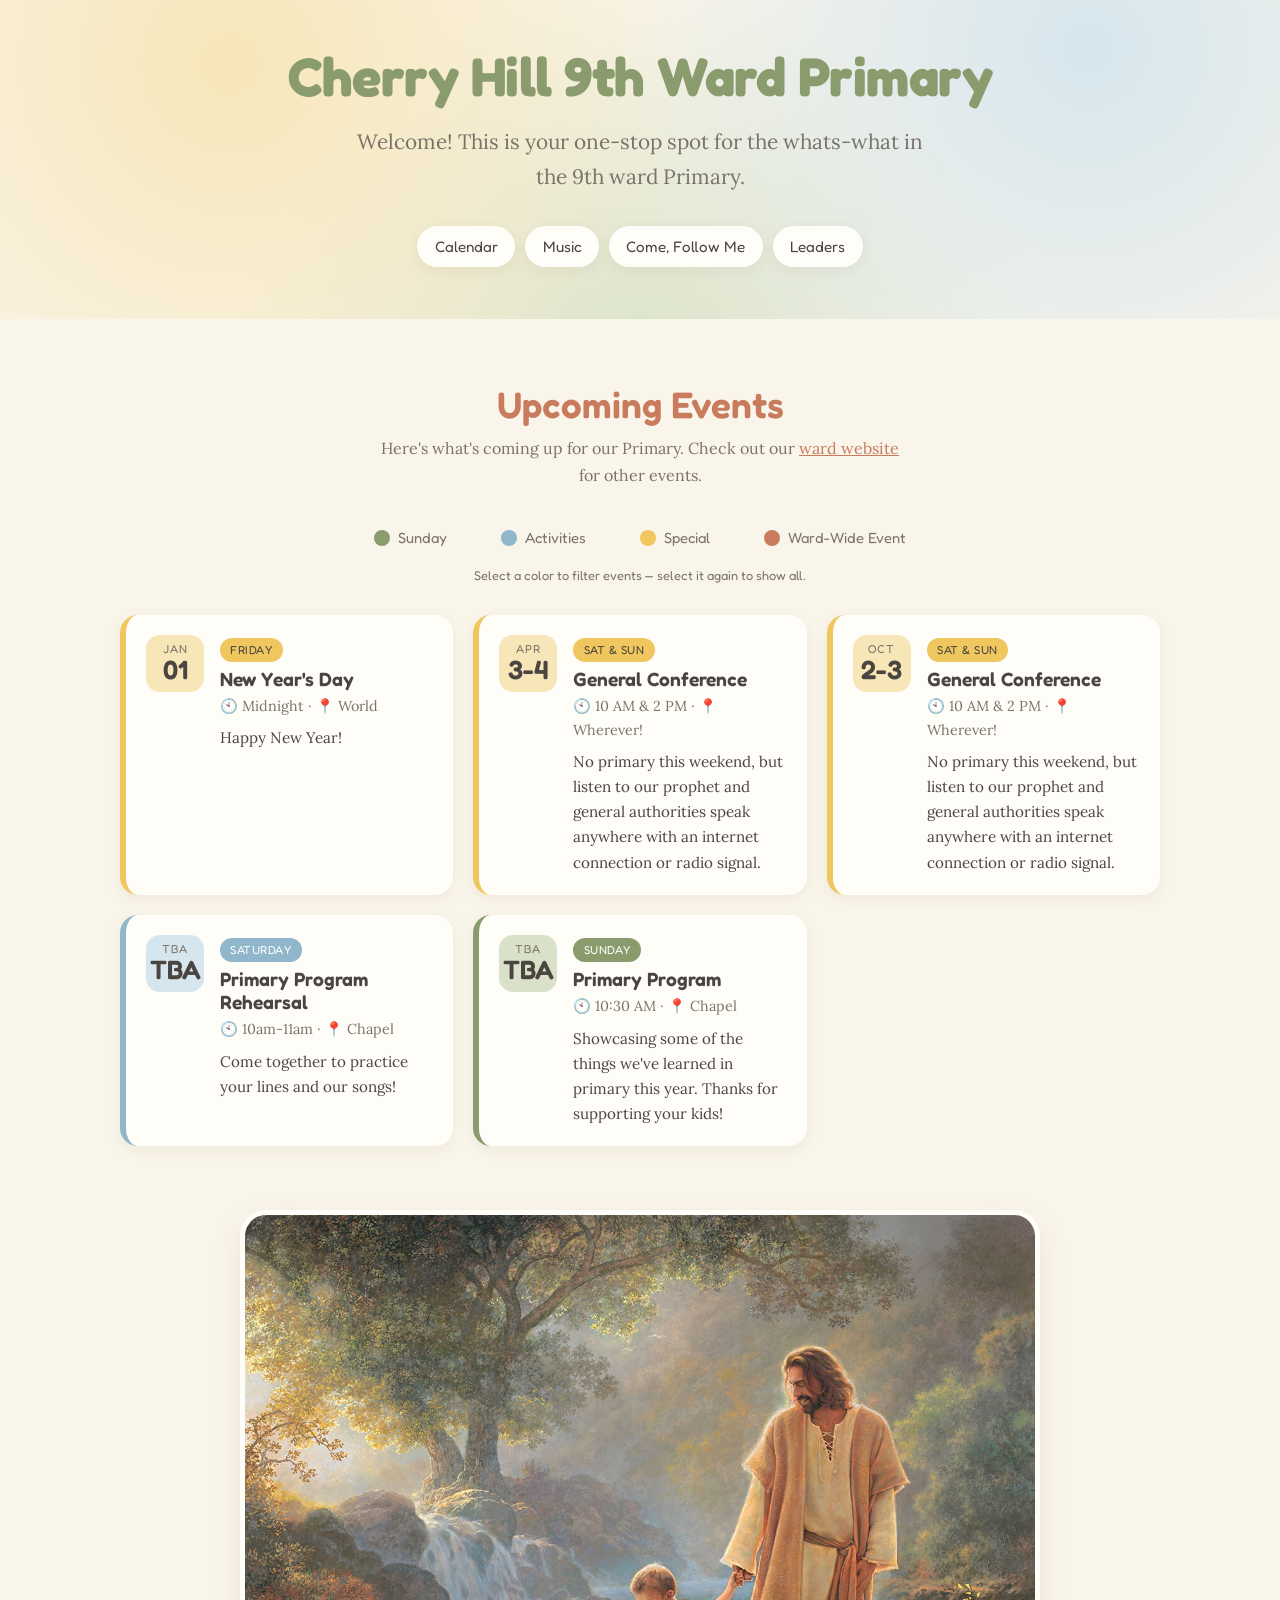
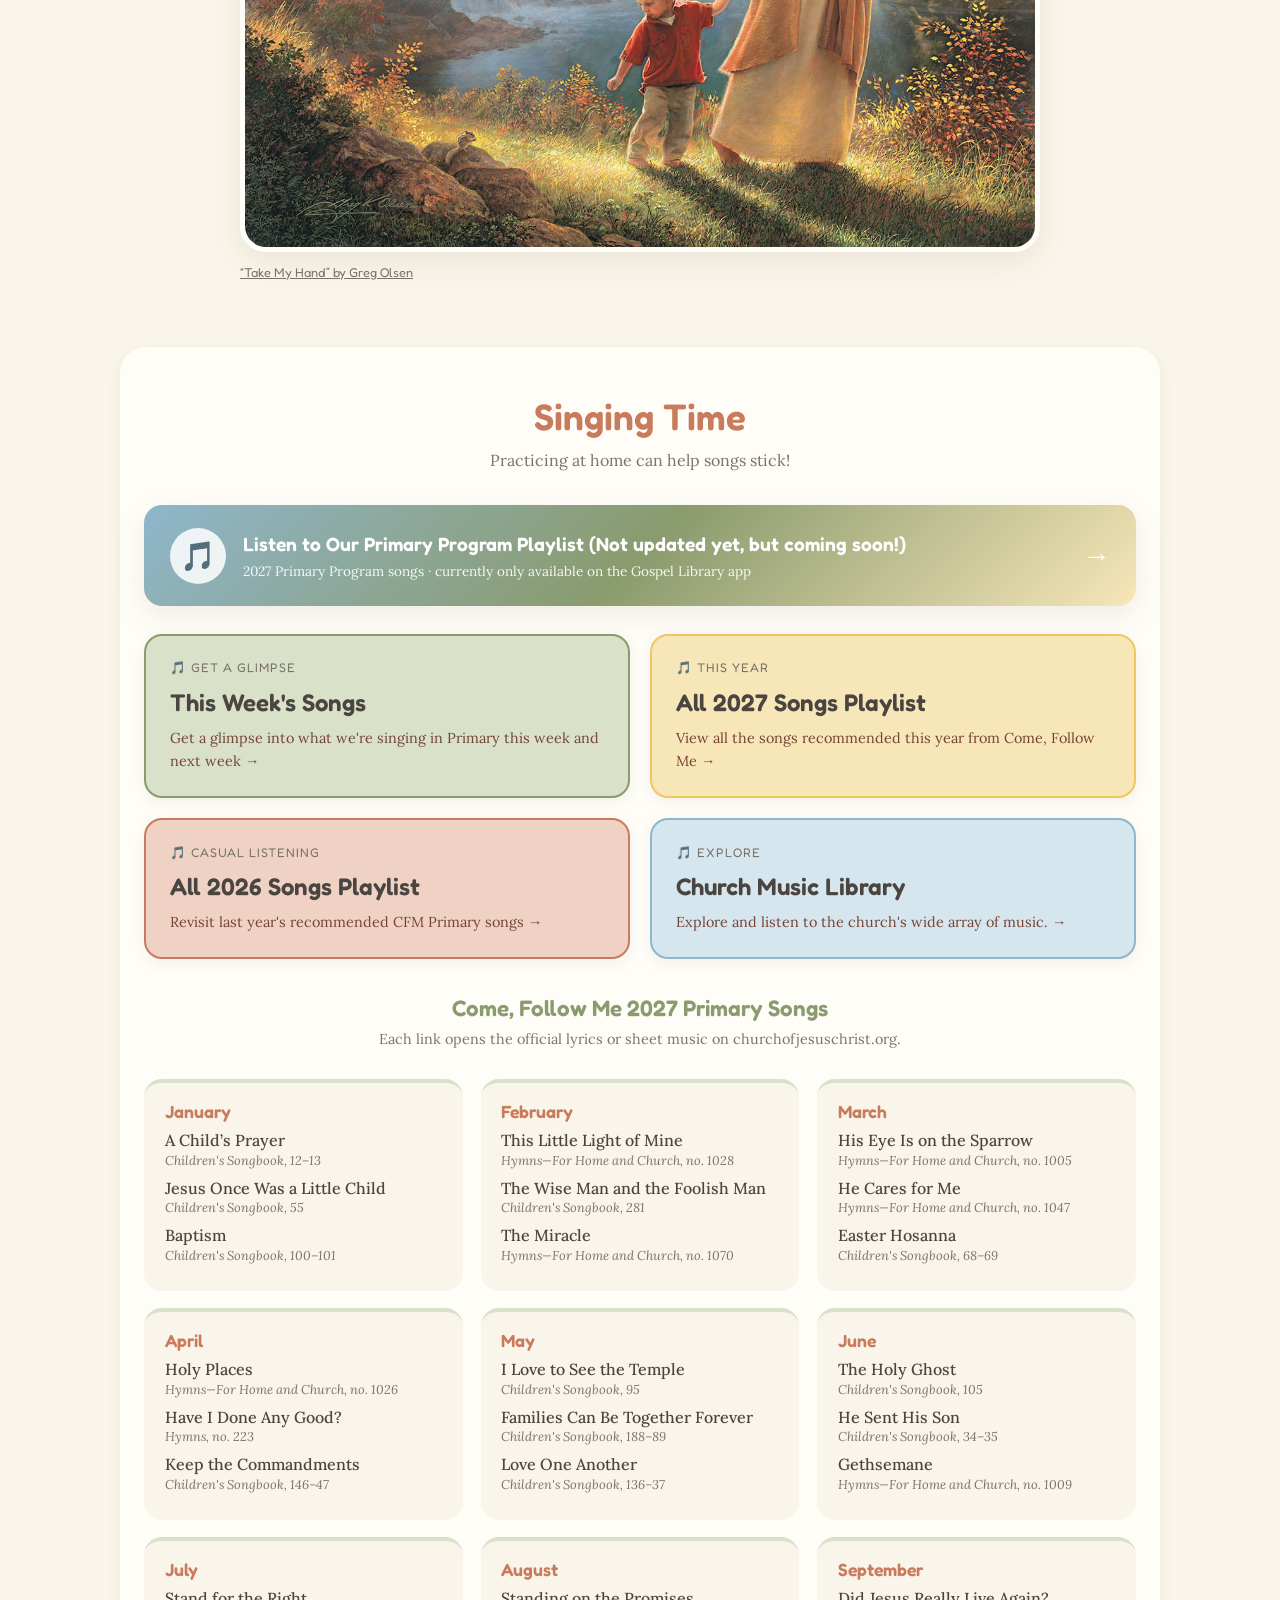
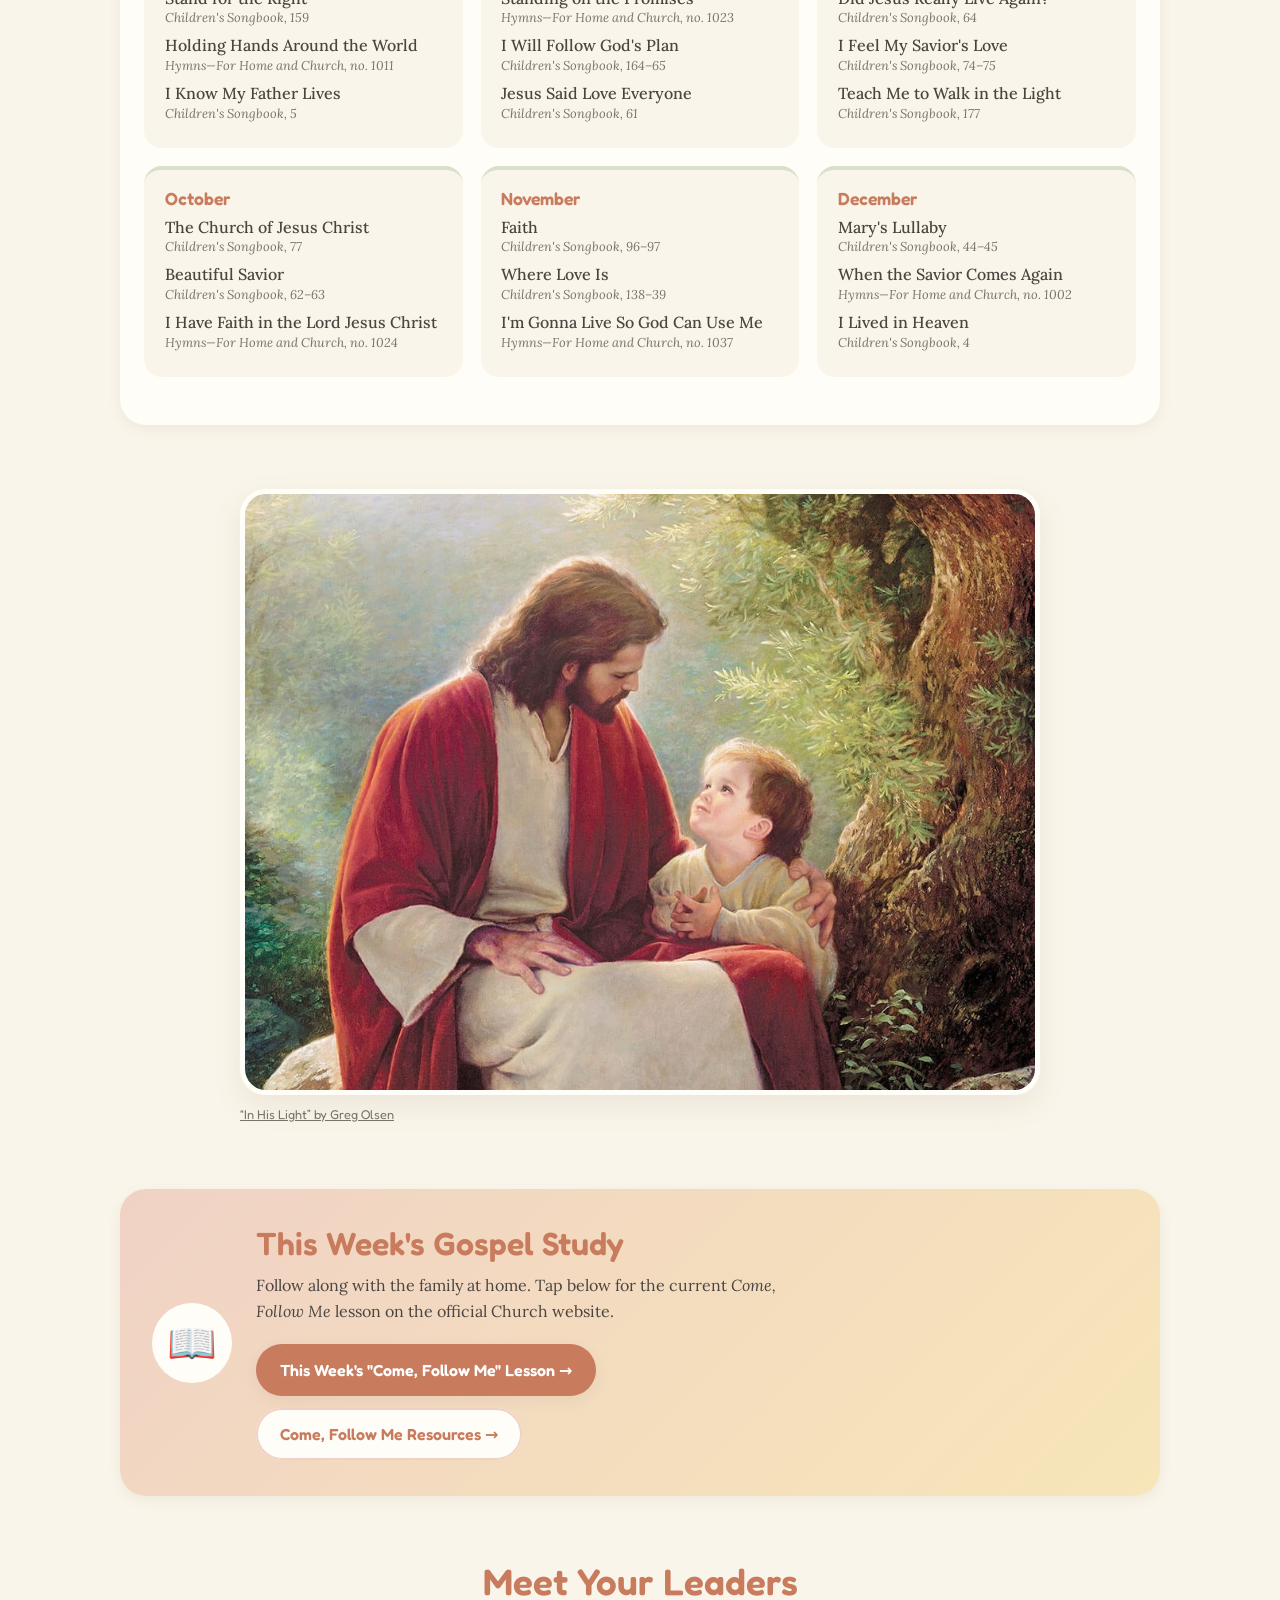
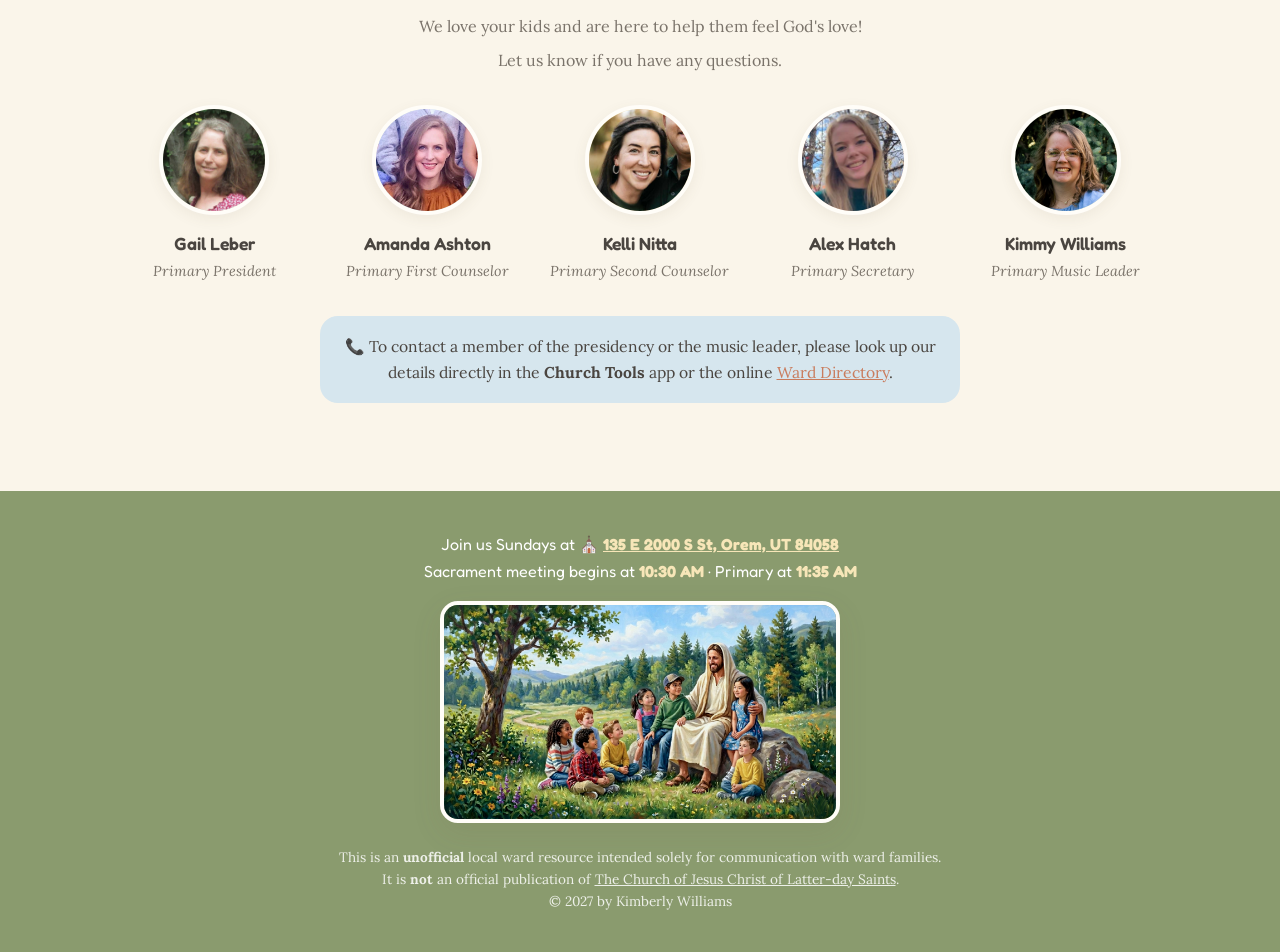
==== 2027.html @ 8c00cbae "make calendar legend buttons" ====
<!DOCTYPE html>
<html lang="en">
<head>
  <meta charset="UTF-8" />
  <meta name="viewport" content="width=device-width, initial-scale=1.0" />
  <title>Cherry Hill 9th Ward Primary</title>
  <meta name="description" content="A central hub for parents with Cherry Hill 9th Ward Primary activities, music, lessons, and leadership information." />

  <!-- Link preview (Open Graph + Twitter). This controls the image and text
       shown when the link is shared in Messages, Facebook, etc. Without it,
       previews guess at an image and may grab a profile photo. The image URL
       MUST be absolute (full https://…). If you ever move the site to a custom
       domain, update the two image URLs and og:url below to match. -->
  <meta property="og:type" content="website" />
  <meta property="og:title" content="Cherry Hill 9th Ward Primary" />
  <meta property="og:description" content="Activities, music, weekly lessons, and leaders for the Cherry Hill 9th Ward Primary." />
  <meta property="og:url" content="https://kimmybeew.github.io/PrimaryWebsite/" />
  <meta property="og:image" content="https://kimmybeew.github.io/PrimaryWebsite/images/Jesus-w-kids.png" />
  <meta property="og:image:alt" content="A painting of Jesus Christ with children." />
  <meta name="twitter:card" content="summary_large_image" />
  <meta name="twitter:title" content="Cherry Hill 9th Ward Primary" />
  <meta name="twitter:description" content="Activities, music, weekly lessons, and leaders for the Cherry Hill 9th Ward Primary." />
  <meta name="twitter:image" content="https://kimmybeew.github.io/PrimaryWebsite/images/Jesus-w-kids.png" />

  <!-- Friendly rounded sans-serif for headings + readable serif for body -->
  <link rel="preconnect" href="https://fonts.googleapis.com" />
  <link rel="preconnect" href="https://fonts.gstatic.com" crossorigin />
  <link href="https://fonts.googleapis.com/css2?family=Fredoka:wght@400;500;600;700&family=Lora:ital,wght@0,400;0,500;0,600;1,400&display=swap" rel="stylesheet" />

  <link rel="stylesheet" href="styles.css" />
</head>
<body>

  <!-- ============================= HERO ============================= -->
  <header class="hero">
    <div class="hero__inner">
      <h1 class="hero__title">Cherry Hill 9th Ward Primary</h1>
      <p class="hero__subtitle">
        Welcome! This is your one-stop spot for the whats-what in the 9th ward Primary.
      </p>
      <nav class="hero__nav" aria-label="Section navigation">
        <a href="#calendar">Calendar</a>
        <a href="#music">Music</a>
        <a href="#lesson">Come, Follow Me</a>
        <a href="#leaders">Leaders</a>
      </nav>
    </div>
  </header>

  <main class="container">

    <!-- ========================= CALENDAR ========================= -->
    <section id="calendar" class="section" aria-labelledby="calendar-heading">
      <div class="section__head">
        <h2 id="calendar-heading" class="section__title">Upcoming Events</h2>
        <p class="section__lede">Here's what's coming up for our Primary. Check out our <a href="https://local.churchofjesuschrist.org/en/units/us/ut/cherry-hill-9th-ward">ward website</a> for other events.</p>
      </div>

      <!-- Color legend — click a color to filter events by type -->
      <ul class="legend" aria-label="Filter events by type">
        <li class="legend__item">
          <button class="legend__btn" type="button" data-filter="sunday" aria-pressed="false">
            <span class="legend__dot legend__dot--sunday"></span>
            Sunday
          </button>
        </li>
        <li class="legend__item">
          <button class="legend__btn" type="button" data-filter="weekday" aria-pressed="false">
            <span class="legend__dot legend__dot--weekday"></span>
            Activities
          </button>
        </li>
        <li class="legend__item">
          <button class="legend__btn" type="button" data-filter="special" aria-pressed="false">
            <span class="legend__dot legend__dot--special"></span>
            Special
          </button>
        </li>
        <li class="legend__item">
          <button class="legend__btn" type="button" data-filter="ward" aria-pressed="false">
            <span class="legend__dot legend__dot--ward"></span>
            Ward-Wide Event
          </button>
        </li>
      </ul>
      <p class="legend__hint">Select a color to filter events — select it again to show all.</p>

      <!-- Event cards. Duplicate a <li> and edit the placeholders to add events. -->
      <ul class="events">

        <li class="event event--special">
          <div class="event__date">
            <span class="event__month">JAN</span>
            <span class="event__day">01</span>
          </div>
          <div class="event__body">
            <span class="event__tag event__tag--special">Friday</span>
            <h3 class="event__title">New Year's Day</h3>
            <p class="event__meta">🕙 Midnight &middot; 📍 World</p>
            <p class="event__desc">Happy New Year!</p>
          </div>
        </li>

        <li class="event event--special">
          <div class="event__date">
            <span class="event__month">APR</span>
            <span class="event__day">3-4</span>
          </div>
          <div class="event__body">
            <span class="event__tag event__tag--special">Sat & Sun</span>
            <h3 class="event__title">General Conference</h3>
            <p class="event__meta">🕙 10 AM & 2 PM &middot; 📍 Wherever!</p>
            <p class="event__desc">No primary this weekend, but listen to our prophet and general authorities speak anywhere with an internet connection or radio signal.</p>
          </div>
        </li>

        <li class="event event--special">
          <div class="event__date">
            <span class="event__month">OCT</span>
            <span class="event__day">2-3</span>
          </div>
          <div class="event__body">
            <span class="event__tag event__tag--special">Sat & Sun</span>
            <h3 class="event__title">General Conference</h3>
            <p class="event__meta">🕙 10 AM & 2 PM &middot; 📍 Wherever!</p>
            <p class="event__desc">No primary this weekend, but listen to our prophet and general authorities speak anywhere with an internet connection or radio signal.</p>
          </div>
        </li>

        <li class="event event--weekday">
          <div class="event__date">
            <span class="event__month">TBA</span>
            <span class="event__day">TBA</span>
          </div>
          <div class="event__body">
            <span class="event__tag event__tag--weekday">Saturday</span>
            <h3 class="event__title">Primary Program Rehearsal</h3>
            <p class="event__meta">🕙 10am-11am &middot; 📍 Chapel</p>
            <p class="event__desc">Come together to practice your lines and our songs!</p>
          </div>
        </li>

        <li class="event event--sunday">
          <div class="event__date">
            <span class="event__month">TBA</span>
            <span class="event__day">TBA</span>
          </div>
          <div class="event__body">
            <span class="event__tag event__tag--sunday">Sunday</span>
            <h3 class="event__title">Primary Program</h3>
            <p class="event__meta">🕙 10:30 AM &middot; 📍 Chapel</p>
            <p class="event__desc">Showcasing some of the things we've learned in primary this year.
              Thanks for supporting your kids!</p>
          </div>
        </li>

      </ul>
    </section>

    <!-- ========================= ART 1 ========================== -->
      <figure class="section__art">
        <img src="images/go00159.jpg" alt="'Take My Hand' by Greg Olsen (2008). A painting of Jesus holding a child's hand as they walk down a grassy forest path by a stream, both looking with wonder at a small chipmunk on a rock." fetchpriority="high" />
        <figcaption class="section__art-credit">
          <a href="https://gregolsen.com/customize/?i=go00159" target="_blank" rel="noopener">“Take My Hand” by Greg Olsen</a>
        </figcaption>
      </figure>

    <!-- ========================= MUSIC ========================= -->
    <section id="music" class="section section--music" aria-labelledby="music-heading">
      <div class="section__head">
        <h2 id="music-heading" class="section__title">Singing Time</h2>
        <p class="section__lede">Practicing at home can help songs stick!</p>
      </div>

      <!-- Featured playlist button -->
      <a class="music-cta" href="https://www.churchofjesuschrist.org/media/music/playlists/-JL0KJd1EVd02xZ6xTlSpwFaY04KenIYjxWjvoHLE52dJQrp8gI0V8lb_lZ-sWwImAZlcqW7uJTzdr29l3OadGxXLgiLbbmPyRlDP6LjlpI" target="_blank" rel="noopener">
        <span class="music-cta__icon" aria-hidden="true">🎵</span>
        <span class="music-cta__text">
          <span class="music-cta__title">Listen to Our Primary Program Playlist (Not updated yet, but coming soon!)</span>
          <span class="music-cta__sub">2027 Primary Program songs &middot; currently only available on the Gospel Library app</span>
        </span>
        <span class="music-cta__arrow" aria-hidden="true">→</span>
      </a>

      <!-- Casual listening -->
      <div class="casual-listening">
        <a class="casual-listening__card casual-listening__card--thisweek" href="https://www.churchofjesuschrist.org/media/music/playlists/ms2MDGX-ANNCxnGuZNjEi5flxQwxNzulPPiBMnS12xNYg2flGQQ-u9Zh3Hu_kaiPsCPYQgtOz_g5PBfBMzpd0vVi4pCnJtcZTH04Yb6Rxu0" target="_blank" rel="noopener">
          <span class="casual-listening__label">🎵 Get a Glimpse</span>
          <span class="casual-listening__title">This Week's Songs</span>
          <span class="casual-listening__hint">Get a glimpse into what we're singing in Primary this week and next week →</span>
        </a>
        <a class="casual-listening__card casual-listening__card--listen" href="https://www.churchofjesuschrist.org/media/music/playlists/JwuygNSni-hooBy-9De3LoZeIOgOFpoZvS6gIgFMNXKYhjVxCzI5UgxONsYracxWulPwhie7flSKd0Djac90T1ZdqozIQwEGvDSmf4NTvTE" target="_blank" rel="noopener">
          <span class="casual-listening__label">🎵 This Year</span>
          <span class="casual-listening__title">All 2027 Songs Playlist</span>
          <span class="casual-listening__hint">View all the songs recommended this year from Come, Follow Me →</span>
        </a>
        <a class="casual-listening__card casual-listening__card--otheryear" href="https://www.churchofjesuschrist.org/media/music/playlists/hV4j9amYAeIF5MVOUEBsgDwM4K5bTFudXdsFuK90MGi38MA62GZ6QpKag2Gd_JoTV9q5MZac0sRDuHipb2UXCgaY5BbU53ON5UHAfCkIeZ8" target="_blank" rel="noopener">
          <span class="casual-listening__label">🎵 Casual Listening</span>
          <span class="casual-listening__title">All 2026 Songs Playlist</span>
          <span class="casual-listening__hint">Revisit last year's recommended CFM Primary songs →</span>
        </a>
        <a class="casual-listening__card casual-listening__card--explore" href="https://www.churchofjesuschrist.org/study/music" target="_blank" rel="noopener">
          <span class="casual-listening__label">🎵 Explore</span>
          <span class="casual-listening__title">Church Music Library</span>
          <span class="casual-listening__hint">Explore and listen to the church's wide array of music. →</span>
        </a>
      </div>

<!-- Sheet music list -->
      <div id="sheet-music" class="sheet-music">
        <h3 class="sheet-music__heading">Come, Follow Me 2027 Primary Songs</h3>
        <p class="sheet-music__note">Each link opens the official lyrics or sheet music on churchofjesuschrist.org.</p>

        <div class="months">

          <article class="month-block">
            <h4 class="month-block__name">January</h4>
            <ul class="song-list">
              <li><a href="https://www.churchofjesuschrist.org/study/manual/childrens-songbook/a-childs-prayer" target="_blank" rel="noopener">A Child’s Prayer <span class="song-list__ref">Children's Songbook, 12–13</span></a></li>
              <li><a href="https://www.churchofjesuschrist.org/study/manual/childrens-songbook/jesus-once-was-a-little-child" target="_blank" rel="noopener">Jesus Once Was a Little Child <span class="song-list__ref">Children's Songbook, 55</span></a></li>
              <li><a href="https://www.churchofjesuschrist.org/study/manual/childrens-songbook/baptism" target="_blank" rel="noopener">Baptism <span class="song-list__ref">Children's Songbook, 100–101</span></a></li>
            </ul>
          </article>

          <article class="month-block">
            <h4 class="month-block__name">February</h4>
            <ul class="song-list">
              <li><a href="https://www.churchofjesuschrist.org/study/music/hymns-for-home-and-church/this-little-light-of-mine" target="_blank" rel="noopener">This Little Light of Mine <span class="song-list__ref">Hymns—For Home and Church, no. 1028</span></a></li>
              <li><a href="https://www.churchofjesuschrist.org/study/manual/childrens-songbook/the-wise-man-and-the-foolish-man" target="_blank" rel="noopener">The Wise Man and the Foolish Man <span class="song-list__ref">Children's Songbook, 281</span></a></li>
              <li><a href="https://www.churchofjesuschrist.org/study/music/hymns-for-home-and-church/the-miracle" target="_blank" rel="noopener">The Miracle <span class="song-list__ref">Hymns—For Home and Church, no. 1070</span></a></li>
            </ul>
          </article>

          <article class="month-block">
            <h4 class="month-block__name">March</h4>
            <ul class="song-list">
              <li><a href="https://www.churchofjesuschrist.org/study/music/hymns-for-home-and-church/his-eye-is-on-the-sparrow" target="_blank" rel="noopener">His Eye Is on the Sparrow <span class="song-list__ref">Hymns—For Home and Church, no. 1005</span></a></li>
              <li><a href="https://www.churchofjesuschrist.org/study/music/hymns-for-home-and-church/he-cares-for-me" target="_blank" rel="noopener">He Cares for Me <span class="song-list__ref">Hymns—For Home and Church, no. 1047</span></a></li>
              <li><a href="https://www.churchofjesuschrist.org/study/manual/childrens-songbook/easter-hosanna" target="_blank" rel="noopener">Easter Hosanna <span class="song-list__ref">Children's Songbook, 68–69</span></a></li>
            </ul>
          </article>

          <article class="month-block">
            <h4 class="month-block__name">April</h4>
            <ul class="song-list">
              <li><a href="https://www.churchofjesuschrist.org/study/music/hymns-for-home-and-church/holy-places" target="_blank" rel="noopener">Holy Places <span class="song-list__ref">Hymns—For Home and Church, no. 1026</span></a></li>
              <li><a href="https://www.churchofjesuschrist.org/study/manual/hymns/have-i-done-any-good" target="_blank" rel="noopener">Have I Done Any Good? <span class="song-list__ref">Hymns, no. 223</span></a></li>
              <li><a href="https://www.churchofjesuschrist.org/study/manual/childrens-songbook/keep-the-commandments" target="_blank" rel="noopener">Keep the Commandments <span class="song-list__ref">Children's Songbook, 146–47</span></a></li>
            </ul>
          </article>

          <article class="month-block">
            <h4 class="month-block__name">May</h4>
            <ul class="song-list">
              <li><a href="https://www.churchofjesuschrist.org/study/manual/childrens-songbook/i-love-to-see-the-temple" target="_blank" rel="noopener">I Love to See the Temple <span class="song-list__ref">Children's Songbook, 95</span></a></li>
              <li><a href="https://www.churchofjesuschrist.org/study/manual/childrens-songbook/families-can-be-together-forever" target="_blank" rel="noopener">Families Can Be Together Forever <span class="song-list__ref">Children's Songbook, 188–89</span></a></li>
              <li><a href="https://www.churchofjesuschrist.org/study/manual/childrens-songbook/love-one-another" target="_blank" rel="noopener">Love One Another <span class="song-list__ref">Children's Songbook, 136–37</span></a></li>
            </ul>
          </article>

          <article class="month-block">
            <h4 class="month-block__name">June</h4>
            <ul class="song-list">
              <li><a href="https://www.churchofjesuschrist.org/study/manual/childrens-songbook/the-holy-ghost" target="_blank" rel="noopener">The Holy Ghost <span class="song-list__ref">Children's Songbook, 105</span></a></li>
              <li><a href="https://www.churchofjesuschrist.org/study/manual/childrens-songbook/he-sent-his-son" target="_blank" rel="noopener">He Sent His Son <span class="song-list__ref">Children's Songbook, 34–35</span></a></li>
              <li><a href="https://www.churchofjesuschrist.org/study/music/hymns-for-home-and-church/gethsemane" target="_blank" rel="noopener">Gethsemane <span class="song-list__ref">Hymns—For Home and Church, no. 1009</span></a></li>
            </ul>
          </article>

          <article class="month-block">
            <h4 class="month-block__name">July</h4>
            <ul class="song-list">
              <li><a href="https://www.churchofjesuschrist.org/study/manual/childrens-songbook/stand-for-the-right" target="_blank" rel="noopener">Stand for the Right <span class="song-list__ref">Children's Songbook, 159</span></a></li>
              <li><a href="https://www.churchofjesuschrist.org/study/music/hymns-for-home-and-church/holding-hands-around-the-world" target="_blank" rel="noopener">Holding Hands Around the World <span class="song-list__ref">Hymns—For Home and Church, no. 1011</span></a></li>
              <li><a href="https://www.churchofjesuschrist.org/study/manual/childrens-songbook/i-know-my-father-lives" target="_blank" rel="noopener">I Know My Father Lives <span class="song-list__ref">Children's Songbook, 5</span></a></li>
            </ul>
          </article>

          <article class="month-block">
            <h4 class="month-block__name">August</h4>
            <ul class="song-list">
              <li><a href="https://www.churchofjesuschrist.org/study/music/hymns-for-home-and-church/standing-on-the-promises" target="_blank" rel="noopener">Standing on the Promises <span class="song-list__ref">Hymns—For Home and Church, no. 1023</span></a></li>
              <li><a href="https://www.churchofjesuschrist.org/study/manual/childrens-songbook/i-will-follow-gods-plan" target="_blank" rel="noopener">I Will Follow God's Plan <span class="song-list__ref">Children's Songbook, 164–65</span></a></li>
              <li><a href="https://www.churchofjesuschrist.org/study/manual/childrens-songbook/jesus-said-love-everyone" target="_blank" rel="noopener">Jesus Said Love Everyone <span class="song-list__ref">Children's Songbook, 61</span></a></li>
            </ul>
          </article>

          <article class="month-block">
            <h4 class="month-block__name">September</h4>
            <ul class="song-list">
              <li><a href="https://www.churchofjesuschrist.org/study/manual/childrens-songbook/did-jesus-really-live-again" target="_blank" rel="noopener">Did Jesus Really Live Again? <span class="song-list__ref">Children's Songbook, 64</span></a></li>
              <li><a href="https://www.churchofjesuschrist.org/study/manual/childrens-songbook/i-feel-my-saviors-love" target="_blank" rel="noopener">I Feel My Savior's Love <span class="song-list__ref">Children's Songbook, 74–75</span></a></li>
              <li><a href="https://www.churchofjesuschrist.org/study/manual/childrens-songbook/teach-me-to-walk-in-the-light" target="_blank" rel="noopener">Teach Me to Walk in the Light <span class="song-list__ref">Children's Songbook, 177</span></a></li>
            </ul>
          </article>

          <article class="month-block">
            <h4 class="month-block__name">October</h4>
            <ul class="song-list">
              <li><a href="https://www.churchofjesuschrist.org/study/manual/childrens-songbook/the-church-of-jesus-christ" target="_blank" rel="noopener">The Church of Jesus Christ <span class="song-list__ref">Children's Songbook, 77</span></a></li>
              <li><a href="https://www.churchofjesuschrist.org/study/manual/childrens-songbook/beautiful-savior-crusaders-hymn" target="_blank" rel="noopener">Beautiful Savior <span class="song-list__ref">Children's Songbook, 62–63</span></a></li>
              <li><a href="https://www.churchofjesuschrist.org/study/music/hymns-for-home-and-church/i-have-faith-in-the-lord-jesus-christ" target="_blank" rel="noopener">I Have Faith in the Lord Jesus Christ <span class="song-list__ref">Hymns—For Home and Church, no. 1024</span></a></li>
            </ul>
          </article>

          <article class="month-block">
            <h4 class="month-block__name">November</h4>
            <ul class="song-list">
              <li><a href="https://www.churchofjesuschrist.org/study/manual/childrens-songbook/faith" target="_blank" rel="noopener">Faith <span class="song-list__ref">Children's Songbook, 96–97</span></a></li>
              <li><a href="https://www.churchofjesuschrist.org/study/manual/childrens-songbook/where-love-is" target="_blank" rel="noopener">Where Love Is <span class="song-list__ref">Children's Songbook, 138–39</span></a></li>
              <li><a href="https://www.churchofjesuschrist.org/study/music/hymns-for-home-and-church/im-gonna-live-so-god-can-use-me" target="_blank" rel="noopener">I'm Gonna Live So God Can Use Me <span class="song-list__ref">Hymns—For Home and Church, no. 1037</span></a></li>
            </ul>
          </article>

          <article class="month-block">
            <h4 class="month-block__name">December</h4>
            <ul class="song-list">
              <li><a href="https://www.churchofjesuschrist.org/study/manual/childrens-songbook/marys-lullaby" target="_blank" rel="noopener">Mary's Lullaby <span class="song-list__ref">Children's Songbook, 44–45</span></a></li>
              <li><a href="https://www.churchofjesuschrist.org/study/music/hymns-for-home-and-church/when-the-savior-comes-again" target="_blank" rel="noopener">When the Savior Comes Again <span class="song-list__ref">Hymns—For Home and Church, no. 1002</span></a></li>
              <li><a href="https://www.churchofjesuschrist.org/study/manual/childrens-songbook/i-lived-in-heaven" target="_blank" rel="noopener">I Lived in Heaven <span class="song-list__ref">Children's Songbook, 4</span></a></li>
            </ul>
          </article>

        </div>
      </div>
    </section>

    <!-- ========================= ART 2 ========================== -->
      <figure class="section__art">
        <img src="images/go00091.jpg" alt="“In His Light” by Greg Olsen. A painting of Jesus wrapping his arm around the shoulders of a little kid." fetchpriority="high" />
        <figcaption class="section__art-credit">
          <a href="https://gregolsen.com/customize/?i=go00091" target="_blank" rel="noopener">“In His Light” by Greg Olsen</a>
        </figcaption>
      </figure>

    <!-- ====================== COME, FOLLOW ME ====================== -->
    <section id="lesson" class="section" aria-labelledby="lesson-heading">
      <div class="callout">
        <div class="callout__icon" aria-hidden="true">📖</div>
        <div class="callout__body">
          <h2 id="lesson-heading" class="callout__title">This Week's Gospel Study</h2>
          <p class="callout__text">
            Follow along with the family at home. Tap below for the current
            <em>Come, Follow Me</em> lesson on the official Church website.
          </p>
          <a id="cfm-link" class="btn btn--primary" href="https://www.churchofjesuschrist.org/study/manual/come-follow-me-for-home-and-church-new-testament-2027/01" target="_blank" rel="noopener">
            This Week's "Come, Follow Me" Lesson →
          </a>
          <a class="btn btn--secondary" href="https://www.churchofjesuschrist.org/study/come-follow-me" target="_blank" rel="noopener">
            Come, Follow Me Resources →
          </a>
        </div>
      </div>
    </section>

  <!-- Update the "Come, Follow Me" link to the current week automatically -->
  <script>
    (function () {
      // Anchor: Come, Follow Me week 01 runs Mon December 28 – Sun January 3, 2027.
      // Weeks run Monday through Sunday. Using the Monday that starts week 01
      // lets us figure out any week number from the start date.
      var ANCHOR_WEEK = 1;
      var anchorMonday = new Date(2026, 11, 28); // December 28, 2026 (month is 0-indexed)
      var TOTAL_WEEKS = 52; // 2027 New Testament manual has 52 weekly lessons
      var BASE_URL =
        "https://www.churchofjesuschrist.org/study/manual/come-follow-me-for-home-and-church-new-testament-2027/";

      // Today at local midnight, so the time of day doesn't affect the math.
      var now = new Date();
      var today = new Date(now.getFullYear(), now.getMonth(), now.getDate());

      var msPerDay = 24 * 60 * 60 * 1000;
      var daysSinceAnchor = Math.round((today - anchorMonday) / msPerDay);
      var weeksSinceAnchor = Math.floor(daysSinceAnchor / 7);
      var week = ANCHOR_WEEK + weeksSinceAnchor;

      var link = document.getElementById("cfm-link");  // always needs to come after the cfm-link element is in the DOM
      if (link && week >= 1 && week <= TOTAL_WEEKS) {
        link.href = BASE_URL + week;
      }
      // If the date is outside the 2027 manual, the link keeps its default
      // href (week 01) rather than pointing to a non-existent week.
    })();
  </script>

    <!-- ========================= LEADERS ========================= -->
    <section id="leaders" class="section" aria-labelledby="leaders-heading">
      <div class="section__head">
        <h2 id="leaders-heading" class="section__title">Meet Your Leaders</h2>
        <p class="section__lede">We love your kids and are here to help them feel God's love!</p>
        <p class="section__lede">Let us know if you have any questions.</p>
      </div>

      <div class="leaders">

        <figure class="leader">
          <div class="leader__photo">
            <img class="leader__photo-img--zoom-leber" src="images/GailLeber.jpeg" alt="Gail Leber" loading="lazy" />
          </div>
          <figcaption class="leader__caption">
            <span class="leader__name">Gail Leber</span>
            <span class="leader__role">Primary President</span>
          </figcaption>
        </figure>

        <figure class="leader">
          <div class="leader__photo">
            <img class="leader__photo-img--zoom-ashton" src="images/AmandaAshton.jpeg" alt="Amanda Ashton" loading="lazy" />
          </div>
          <figcaption class="leader__caption">
            <span class="leader__name">Amanda Ashton</span>
            <span class="leader__role">Primary First Counselor</span>
          </figcaption>
        </figure>

        <figure class="leader">
          <div class="leader__photo">
            <img class="leader__photo-img--zoom-nitta" src="images/KelliNitta.jpeg" alt="Kelli Nitta" loading="lazy" />
          </div>
          <figcaption class="leader__caption">
            <span class="leader__name">Kelli Nitta</span>
            <span class="leader__role">Primary Second Counselor</span>
          </figcaption>
        </figure>

        <figure class="leader">
          <div class="leader__photo">
            <img class="leader__photo-img--zoom-hatch" src="images/AlexHatch.jpeg" alt="Alex Hatch" loading="lazy" />
          </div>
          <figcaption class="leader__caption">
            <span class="leader__name">Alex Hatch</span>
            <span class="leader__role">Primary Secretary</span>
          </figcaption>
        </figure>

        <figure class="leader">
          <div class="leader__photo">
            <img class="leader__photo-img--zoom-williams" src="images/KimmyWilliams.png" alt="Kimmy Williams" loading="lazy" />
          </div>
          <figcaption class="leader__caption">
            <span class="leader__name">Kimmy Williams</span>
            <span class="leader__role">Primary Music Leader</span>
          </figcaption>
        </figure>

      </div>

      <p class="contact-note">
        📞 To contact a member of the presidency or the music leader, please look
        up our details directly in the <strong>Church Tools</strong> app or the online 
        <a href="https://directory.churchofjesuschrist.org/234648">Ward Directory</a>.
      </p>
    </section>

  </main>

  <!-- ========================= FOOTER ========================= -->
  <footer class="footer">
    <div class="footer__inner">
      <p class="footer__meeting">
        Join us Sundays at ⛪ <a href="https://local.churchofjesuschrist.org/en/us/ut/orem/135-east-2000-south"><strong>135 E 2000 S St, Orem, UT 84058</strong></a><br />
        Sacrament meeting begins at <strong>10:30 AM</strong> &middot; Primary at <strong>11:35 AM</strong>
      </p>
      <img class="footer__art" src="images/Jesus-w-kids.png" alt="A painting of Jesus Christ with children." loading="lazy" />
      <p class="footer__disclaimer">
        This is an <strong>unofficial</strong> local ward resource intended solely for
        communication with ward families.
      </p>
      <p class="footer__disclaimer">
        It is <strong>not</strong> an official publication of
        <a href="https://www.churchofjesuschrist.org/">The Church of Jesus Christ of Latter-day Saints</a>.
      </p>
      <p class="footer__disclaimer">
        © 2027 by Kimberly Williams
      </p>
    </div>
  </footer>

  <!-- Legend click-to-filter for the events calendar -->
  <script src="events-filter.js"></script>

</body>
</html>
---- styles.css ----
/* ============================================================
   Cherry Hill 9th Ward Primary
   Color palette: warm cream, sage green, soft sky blue,
   muted sunny yellow, terracotta.
   ============================================================ */

:root {
  /* Core palette */
  --cream:        #faf5ea;
  --cream-card:   #fffdf8;
  --sage:         #8a9b6e;
  --sage-soft:    #d9e2c8;
  --sky:          #8fb6cb;
  --sky-soft:     #d6e6ee;
  --yellow:       #efc75e;
  --yellow-soft:  #f7e6b8;
  --terracotta:   #c97c5d;
  --terracotta-soft: #f0d2c5;

  /* Text */
  --ink:          #4a4540;
  --ink-soft:     #7a736a;
  --disclaimer-txt:   rgba(255,255,255,0.85);
  --brown: #764335;

  /* UI */
  --radius:       18px;
  --radius-lg:    26px;
  --shadow:       0 10px 30px rgba(106, 92, 70, 0.10);
  --shadow-soft:  0 4px 14px rgba(106, 92, 70, 0.08);
  --maxw:         1080px;

  --font-head: "Fredoka", "Trebuchet MS", system-ui, sans-serif;
  --font-body: "Lora", Georgia, "Times New Roman", serif;
}

* { box-sizing: border-box; }

html { scroll-behavior: smooth; }

body {
  margin: 0;
  font-family: var(--font-body);
  color: var(--ink);
  background-color: var(--cream);
  line-height: 1.65;
  -webkit-font-smoothing: antialiased;
}

h1, h2, h3, h4 {
  font-family: var(--font-head);
  font-weight: 600;
  line-height: 1.2;
  color: var(--ink);
  margin: 0;
}

a { color: var(--terracotta); }

.container {
  max-width: var(--maxw);
  margin: 0 auto;
  /* One even rhythm for the whole page: `gap` spaces every section (and the
     art figures, which count as sections), and the matching vertical padding
     spaces the first/last section from the hero and footer. Change --section-gap
     in one place to retune all of it. */
  --section-gap: 4rem;
  padding: var(--section-gap) 1.25rem;
  display: flex;
  flex-direction: column;
  gap: var(--section-gap);
}

/* ============================= HERO ============================= */
.hero {
  background:
    radial-gradient(circle at 18% 20%, var(--yellow-soft) 0, transparent 42%),
    radial-gradient(circle at 85% 15%, var(--sky-soft) 0, transparent 40%),
    radial-gradient(circle at 50% 120%, var(--sage-soft) 0, transparent 55%),
    var(--cream);
  text-align: center;
  padding: 2.75rem 1.25rem 3.25rem;
  /* border-bottom: 3px solid var(--cream-card); */
}

.hero__inner { max-width: 760px; margin: 0 auto; }

.hero__title {
  font-size: clamp(2.1rem, 5.5vw, 3.4rem);
  font-weight: 700;
  color: var(--sage);
  letter-spacing: -0.5px;
}

.hero__subtitle {
  font-size: clamp(1.05rem, 2.2vw, 1.3rem);
  color: var(--ink-soft);
  max-width: 580px;
  margin: 1rem auto 2rem;
}

.hero__nav {
  display: flex;
  flex-wrap: wrap;
  justify-content: center;
  gap: 0.6rem;
}

.hero__nav a {
  font-family: var(--font-head);
  font-size: 0.95rem;
  text-decoration: none;
  color: var(--ink);
  background: var(--cream-card);
  padding: 0.5rem 1.1rem;
  border-radius: 999px;
  box-shadow: var(--shadow-soft);
  transition: transform 0.15s ease, background 0.15s ease;
}
.hero__nav a:hover { transform: translateY(-2px); background: var(--yellow-soft); }

/* ============================= SECTIONS ============================= */
/* No vertical padding/margin here — spacing between sections is handled by the
   flex `gap` on .container so every gap stays even. */
.section { padding: 0; }
.section--music {
  background: var(--cream-card);
  border-radius: var(--radius-lg);
  padding: 3rem 1.5rem;
  box-shadow: var(--shadow-soft);
}

.section__head { text-align: center; margin-bottom: 2rem; }
.section__title {
  font-size: clamp(1.7rem, 4vw, 2.3rem);
  color: var(--terracotta);
}
.section__lede {
  color: var(--ink-soft);
  margin: 0.5rem auto 0;
  max-width: 540px;
}

.section__art {
  /* Vertical spacing comes from .container's flex gap; `auto` side margins just
     keep the image centered. */
  margin: 0 auto;
  width: 80%;
  height: auto;
  max-width: 800px;
}
.section__art img {
  display: block;
  width: 100%;
  height: auto;
  border-radius: var(--radius-lg);
  box-shadow: var(--shadow);
  border: 5px solid var(--cream-card);
}
.section__art-credit {
  font-family: var(--font-head);
  font-size: 0.8rem;
  color: var(--ink-soft);
  margin-top: 0.6rem;
}
.section__art-credit a { color: var(--ink-soft); }

/* ============================= LEGEND ============================= */
.legend {
  list-style: none;
  display: flex;
  flex-wrap: wrap;
  justify-content: center;
  gap: 1rem 1.75rem;
  padding: 0;
  margin: 0 0 0.6rem;
  font-family: var(--font-head);
  font-size: 0.92rem;
  color: var(--ink-soft);
}
.legend__item { display: flex; }
/* The legend items are buttons that filter the events below. */
.legend__btn {
  display: inline-flex;
  align-items: center;
  gap: 0.5rem;
  font: inherit;
  color: inherit;
  background: none;
  border: 1px solid transparent;
  cursor: pointer;
  padding: 0.3rem 0.75rem;
  border-radius: 999px;
  transition: background 0.15s ease, border-color 0.15s ease, transform 0.1s ease;
}
.legend__btn:hover { background: var(--cream-card); }
.legend__btn:active { transform: translateY(1px); }
.legend__btn[aria-pressed="true"] {
  background: var(--cream-card);
  border-color: var(--ink-soft);
  box-shadow: var(--shadow-soft);
}
.legend__hint {
  text-align: center;
  font-family: var(--font-head);
  font-size: 0.8rem;
  color: var(--ink-soft);
  margin: 0 0 1.75rem;
}
.legend__dot {
  width: 16px; height: 16px;
  border-radius: 50%;
  display: inline-block;
}
.legend__dot--sunday  { background: var(--sage); }
.legend__dot--weekday { background: var(--sky); }
.legend__dot--special { background: var(--yellow); }
.legend__dot--ward    { background: var(--terracotta); }
/* Events hidden by the legend filter. Two classes beats `.event { display: flex }`. */
.event.is-hidden { display: none; }

/* ============================= EVENTS ============================= */
.events {
  list-style: none;
  padding: 0;
  margin: 0;
  display: grid;
  grid-template-columns: repeat(auto-fill, minmax(300px, 1fr));
  gap: 1.25rem;
}

.event {
  display: flex;
  gap: 1rem;
  background: var(--cream-card);
  border-radius: var(--radius);
  padding: 1.25rem;
  box-shadow: var(--shadow-soft);
  border-left: 6px solid var(--sage);
  transition: transform 0.15s ease, box-shadow 0.15s ease;
}
.event:hover { transform: translateY(-3px); box-shadow: var(--shadow); }

.event--sunday  { border-left-color: var(--sage); }
.event--weekday { border-left-color: var(--sky); }
.event--special { border-left-color: var(--yellow); }
.event--ward    { border-left-color: var(--terracotta); }

.event__date {
  flex: 0 0 auto;
  text-align: center;
  width: 58px;
  border-radius: 14px;
  padding: 0.5rem 0;
  align-self: flex-start;
  font-family: var(--font-head);
  line-height: 1.1;
}
.event--sunday  .event__date { background: var(--sage-soft); }
.event--weekday .event__date { background: var(--sky-soft); }
.event--special .event__date { background: var(--yellow-soft); }
.event--ward    .event__date { background: var(--terracotta-soft); }

.event__month {
  display: block;
  font-size: 0.72rem;
  letter-spacing: 1px;
  color: var(--ink-soft);
  text-transform: uppercase;
}
.event__day {
  display: block;
  font-size: 1.65rem;
  font-weight: 600;
  color: var(--ink);
}

.event__body { flex: 1; }
.event__tag {
  display: inline-block;
  font-family: var(--font-head);
  font-size: 0.72rem;
  letter-spacing: 0.5px;
  text-transform: uppercase;
  padding: 0.15rem 0.65rem;
  border-radius: 999px;
  margin-bottom: 0.4rem;
  color: #fff;
}
.event__tag--sunday  { background: var(--sage); }
.event__tag--weekday { background: var(--sky); }
/* Yellow is light, so use dark text on the special pill for legible contrast. */
.event__tag--special { background: var(--yellow); color: var(--ink); }
.event__tag--ward    { background: var(--terracotta); }

.event__title { font-size: 1.2rem; margin-bottom: 0.25rem; }
.event__meta { margin: 0 0 0.4rem; font-size: 0.9rem; color: var(--ink-soft); }
.event__desc { margin: 0; font-size: 0.95rem; }

/* ============================= MUSIC CTA ============================= */
.music-cta {
  display: flex;
  align-items: center;
  gap: 1.1rem;
  text-decoration: none;
  color: var(--ink);
  background: linear-gradient(135deg, var(--sky) 0%, var(--sage) 50%, var(--yellow-soft) 100%);
  border-radius: var(--radius);
  padding: 1.4rem 1.6rem;
  box-shadow: var(--shadow);
  margin-bottom: 1.75rem;
  transition: transform 0.15s ease;
}
.music-cta:hover { transform: translateY(-3px); }
.music-cta__icon {
  font-size: 1.8rem;
  background: rgba(255,255,255,0.85);
  width: 56px; height: 56px;
  border-radius: 50%;
  display: grid; place-items: center;
  flex: 0 0 auto;
}
.music-cta__text { flex: 1; display: flex; flex-direction: column; }
.music-cta__title {
  font-family: var(--font-head);
  font-weight: 600;
  font-size: 1.2rem;
  color: #fff;
}
.music-cta__sub { font-size: 0.85rem; color: rgba(255,255,255,0.92); }
.music-cta__arrow { font-size: 1.75rem; color: #fff; }

/* ============================= CASUAL LISTENING ============================= */
.casual-listening {
  display: grid;
  /* Mobile-first default: 1 column (1x4) */
  grid-template-columns: 1fr;
  gap: 1.25rem;
  margin-bottom: 2.25rem;
}
/* Tablet & Desktop: Force exactly 2 columns (2x2) */
@media (min-width: 500px) {
  .casual-listening {
    grid-template-columns: repeat(2, 1fr);
  }
}
.casual-listening__card {
  text-decoration: none;
  border-radius: var(--radius);
  padding: 1.4rem 1.5rem;
  display: flex;
  flex-direction: column;
  gap: 0.25rem;
  box-shadow: var(--shadow-soft);
  transition: transform 0.15s ease;
  color: var(--ink);
}
.casual-listening__card:hover { transform: translateY(-3px); }
.casual-listening__card--listen   { background: var(--yellow-soft);    border: 2px solid var(--yellow); }
.casual-listening__card--explore  { background: var(--sky-soft);       border: 2px solid var(--sky); }
.casual-listening__card--thisweek { background: var(--sage-soft);      border: 2px solid var(--sage); }
.casual-listening__card--otheryear{ background: var(--terracotta-soft); border: 2px solid var(--terracotta); }
.casual-listening__label {
  font-family: var(--font-head);
  font-size: 0.78rem;
  letter-spacing: 1px;
  text-transform: uppercase;
  color: var(--ink-soft);
}
.casual-listening__title { font-family: var(--font-head); font-size: 1.5rem; font-weight: 600; }
.casual-listening__hint { font-size: 0.9rem; color: var(--brown); }

/* ============================= SHEET MUSIC ============================= */
.sheet-music { margin-top: 1rem; }
.sheet-music__heading { font-size: 1.4rem; text-align: center; color: var(--sage); }
.sheet-music__note {
  text-align: center;
  color: var(--ink-soft);
  font-size: 0.9rem;
  margin: 0.35rem 0 1.75rem;
}

.months {
  display: grid;
  grid-template-columns: repeat(auto-fill, minmax(250px, 1fr));
  gap: 1.1rem;
}
.month-block {
  background: var(--cream);
  border-radius: var(--radius);
  padding: 1.1rem 1.3rem;
  border-top: 4px solid var(--sage-soft);
}
.month-block__name {
  font-size: 1.1rem;
  color: var(--terracotta);
  margin-bottom: 0.5rem;
}
.song-list { list-style: none; padding: 0; margin: 0; }
.song-list li { margin-bottom: 0.55rem; }
.song-list a {
  text-decoration: none;
  color: var(--ink);
  font-weight: 500;
  display: block;
  line-height: 1.35;
}
.song-list a:hover { color: var(--terracotta); }
.song-list a:hover .song-list__ref { color: var(--terracotta); }
.song-list__ref {
  display: block;
  font-size: 0.8rem;
  color: var(--ink-soft);
  font-style: italic;
  font-weight: 400;
}

/* ============================= CALLOUT (Come, Follow Me) ============================= */
.callout {
  display: flex;
  align-items: center;
  gap: 1.5rem;
  background: linear-gradient(135deg, var(--terracotta-soft) 0%, var(--yellow-soft) 100%);
  border-radius: var(--radius-lg);
  padding: 2.25rem 2rem;
  box-shadow: var(--shadow-soft);
}
.callout__icon {
  font-size: 2.5rem;
  background: var(--cream-card);
  width: 80px; height: 80px;
  border-radius: 50%;
  display: grid; place-items: center;
  flex: 0 0 auto;
}
.callout__title { font-size: clamp(1.5rem, 3.5vw, 2rem); color: var(--terracotta); }
.callout__text { margin: 0.5rem 0 1.25rem; color: var(--ink); max-width: 520px; }

/* ============================= BUTTONS ============================= */
.btn {
  display: inline-block;
  font-family: var(--font-head);
  font-weight: 600;
  text-decoration: none;
  padding: 0.8rem 1.5rem;
  border-radius: 999px;
  transition: transform 0.15s ease, box-shadow 0.15s ease;
}
.btn--primary {
  background: var(--terracotta);
  color: #fff;
  box-shadow: var(--shadow-soft);
}
.btn--primary:hover { transform: translateY(-2px); box-shadow: var(--shadow); }

.btn--secondary {
  display: block;
  width: fit-content;
  background: var(--cream-card);
  color: var(--terracotta);
  box-shadow: inset 0 0 0 2px var(--terracotta-soft);
  margin-top: 0.75rem;
}
.btn--secondary:hover {
  transform: translateY(-2px);
  box-shadow: inset 0 0 0 2px var(--terracotta), var(--shadow-soft);
}

/* ============================= LEADERS ============================= */
.leaders {
  display: grid;
  grid-template-columns: repeat(auto-fit, minmax(160px, 1fr));
  gap: 1.5rem;
  margin-bottom: 2rem;
}
.leader { margin: 0; text-align: center; }
.leader__photo {
  width: 110px; height: 110px;
  margin: 0 auto 0.85rem;
  border-radius: 50%;
  background: var(--sage-soft);
  display: grid; place-items: center;
  font-size: 2.5rem;
  box-shadow: var(--shadow-soft);
  border: 4px solid var(--cream-card);
  overflow: hidden;
}
.leader__photo img {
  width: 100%; height: 100%;
  object-fit: cover;
  border-radius: 50%;
}
/* Zoom in on the leaders' faces. 
   transform-origin marks origin (50% 50% is center). 
   lower x to move frame left, lower y to move frame up). */
.leader__photo-img--zoom-leber {
  transform: scale(1.4);
  transform-origin: 45% 50%;
}
.leader__photo-img--zoom-ashton {
  transform: scale(3.7);
  transform-origin: 35% 33%;
}
.leader__photo-img--zoom-nitta {
  transform: scale(1.6);
  transform-origin: 3% 65%;
}
.leader__photo-img--zoom-hatch {
  transform: scale(1.3);
  transform-origin: 55% 2%;
}
.leader__photo-img--zoom-williams {
  transform: scale(1.4);
  transform-origin: 45% 50%;
}
.leader:nth-child(2) .leader__photo { background: var(--sky-soft); }
.leader:nth-child(3) .leader__photo { background: var(--yellow-soft); }
.leader:nth-child(4) .leader__photo { background: var(--terracotta-soft); }
.leader:nth-child(5) .leader__photo { background: var(--sage-soft); }
.leader__caption { display: flex; flex-direction: column; gap: 0.15rem; }
.leader__name { font-family: var(--font-head); font-weight: 600; font-size: 1.1rem; }
.leader__role { font-size: 0.9rem; color: var(--ink-soft); font-style: italic; }

.contact-note {
  text-align: center;
  background: var(--sky-soft);
  border-radius: var(--radius);
  padding: 1.1rem 1.4rem;
  max-width: 640px;
  margin: 0 auto;
  font-size: 0.98rem;
}

/* ============================= FOOTER ============================= */
.footer {
  background: var(--sage);
  color: #fff;
  text-align: center;
  padding: 2.5rem 1.25rem;
  margin-top: 1.5rem;
}
.footer__inner { max-width: 640px; margin: 0 auto; }
.footer__art {
  display: block;
  width: 400px;
  max-width: 65%;
  height: auto;
  margin: 0 auto 1.5rem;
  border-radius: var(--radius);
  box-shadow: var(--shadow);
  border: 4px solid var(--cream-card);
}
.footer__meeting { font-family: var(--font-head); margin: 0 0 1rem; line-height: 1.7; }
.footer__meeting strong { color: var(--yellow-soft); }
/* Match the address link's underline to its text color (was the default
   terracotta, which read as a red underline against the dark footer). */
.footer__meeting a { color: var(--yellow-soft); }
.footer__disclaimer {
  font-size: 0.85rem;
  color: var(--disclaimer-txt);
  margin: 0;
  line-height: 1.6;
}
.footer__disclaimer a { color: var(--disclaimer-txt); }

/* ============================= RESPONSIVE ============================= */
@media (max-width: 560px) {
  .callout { flex-direction: column; text-align: center; }
  .callout__text { margin-inline: auto; }
  .music-cta { flex-wrap: wrap; margin-inline: 1rem; }
  .music-cta__arrow { display: none; }

  /* Tighten the even section rhythm a bit on small screens. */
  .container { --section-gap: 2.75rem; }

  /* Once the month tiles drop to a single column, let the tile fill the
     available width with a small breathing-room margin. (A fixed-width cap
     here looked fine on phones but left huge side gaps at the skinniest
     laptop widths, where the card is wider than the capped tile.) */
  .months {
    grid-template-columns: 1fr;
    padding-inline: 1rem;
  }

  /* Same treatment for the playlist buttons: once they stack into one column,
     give them breathing room instead of stretching across the white card. */
  .casual-listening {
    padding-inline: 1rem;
  }
}
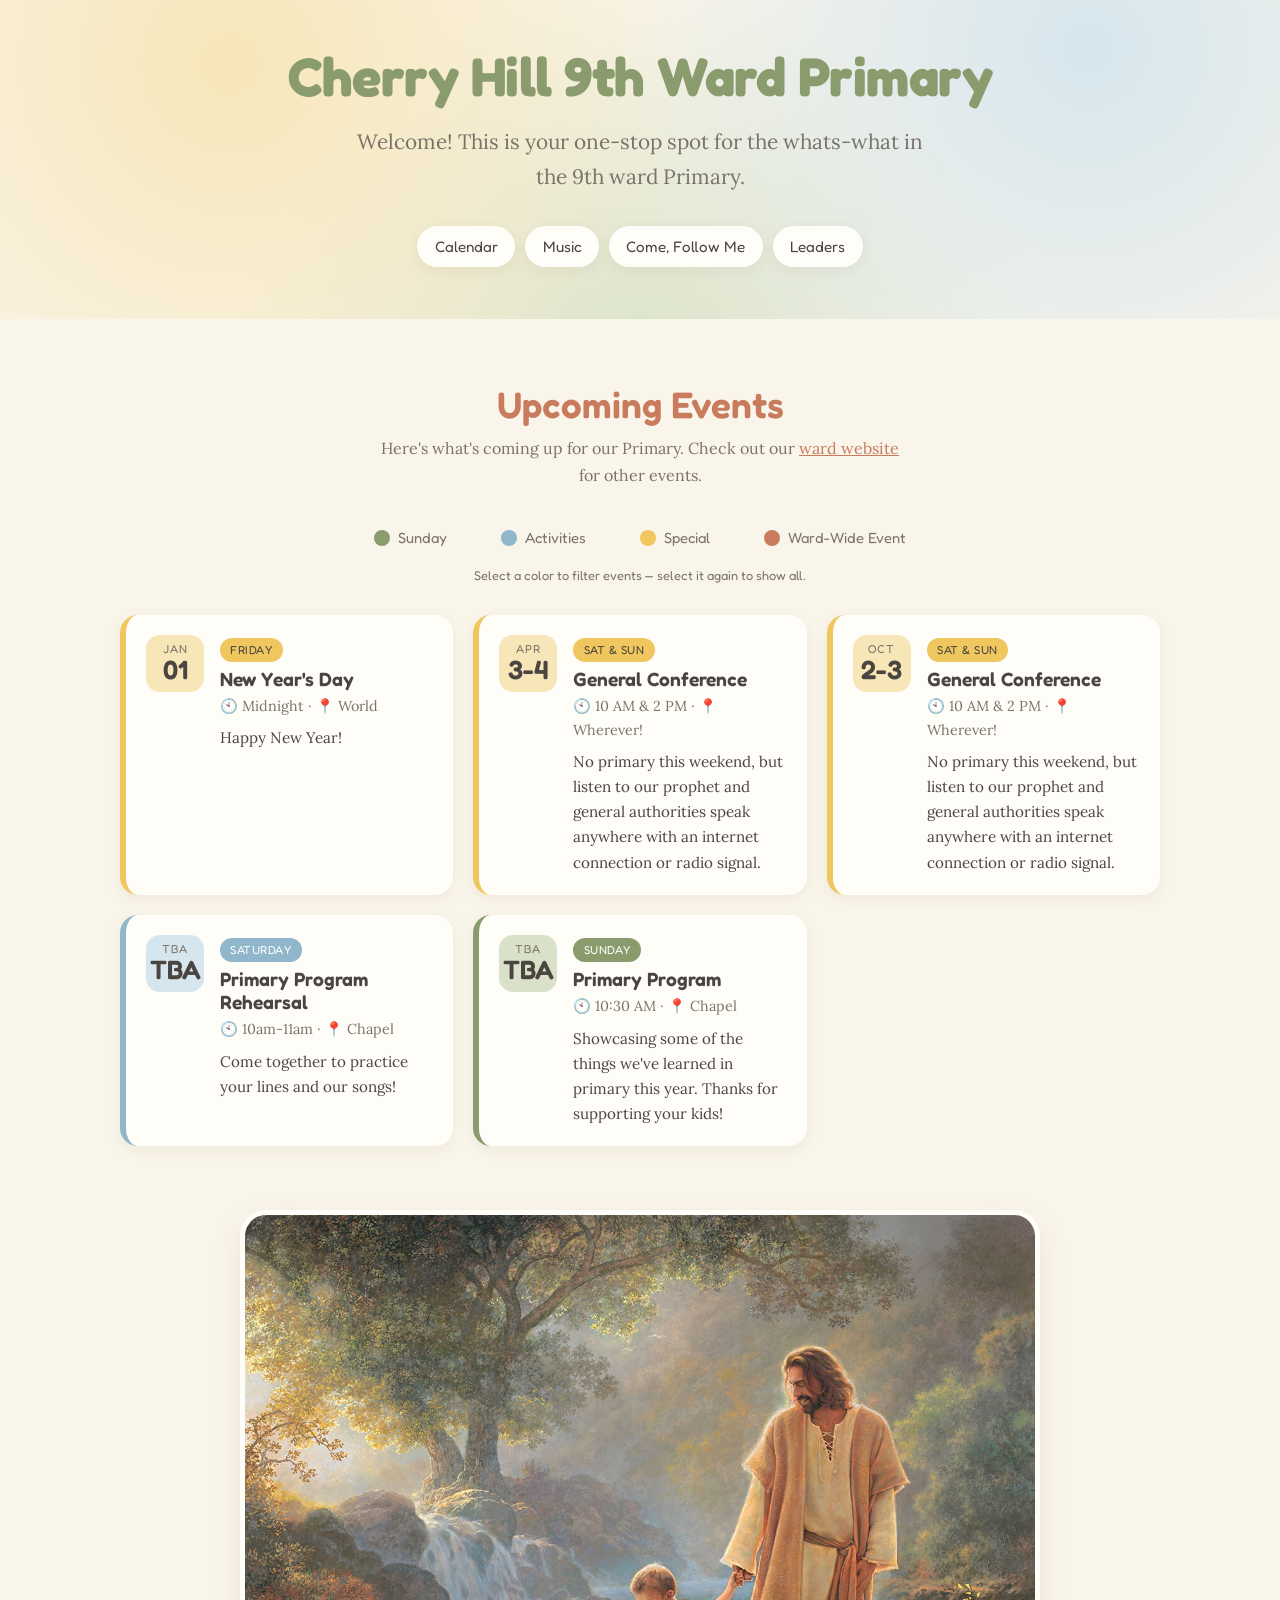
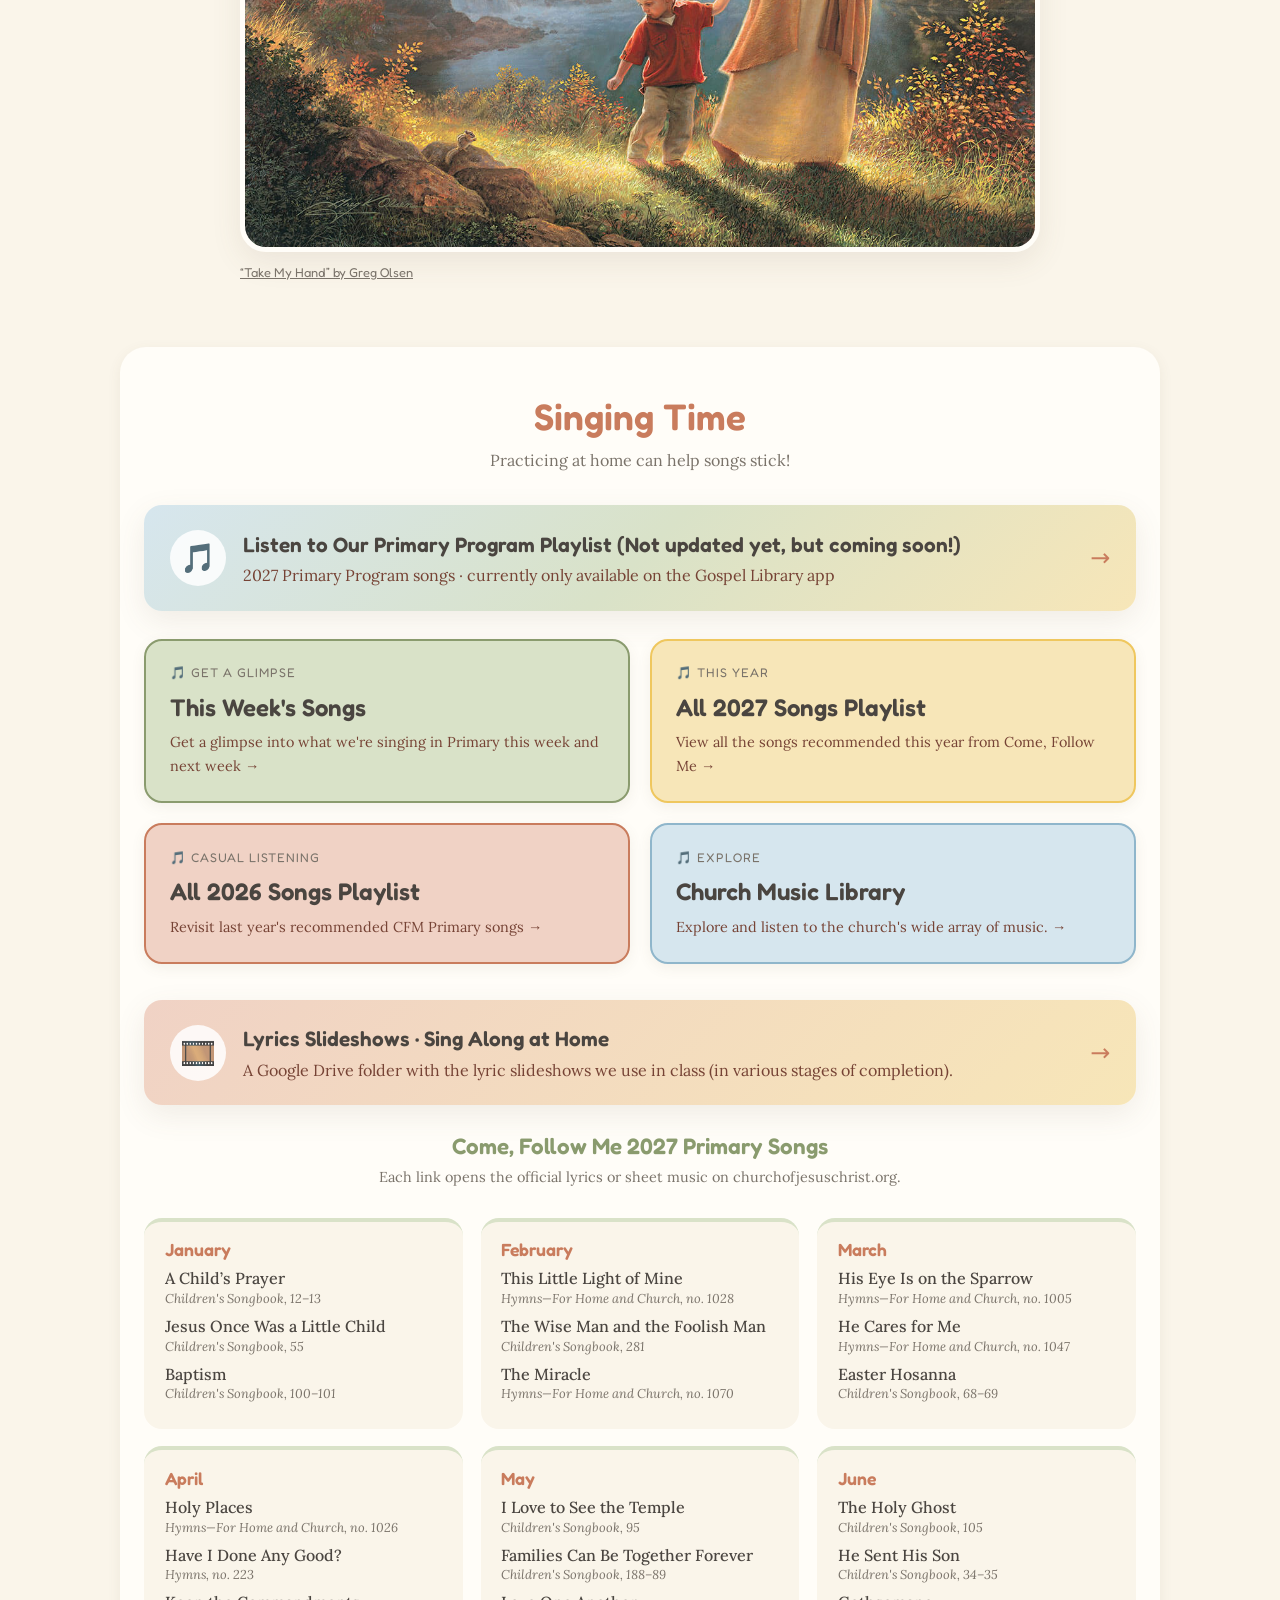
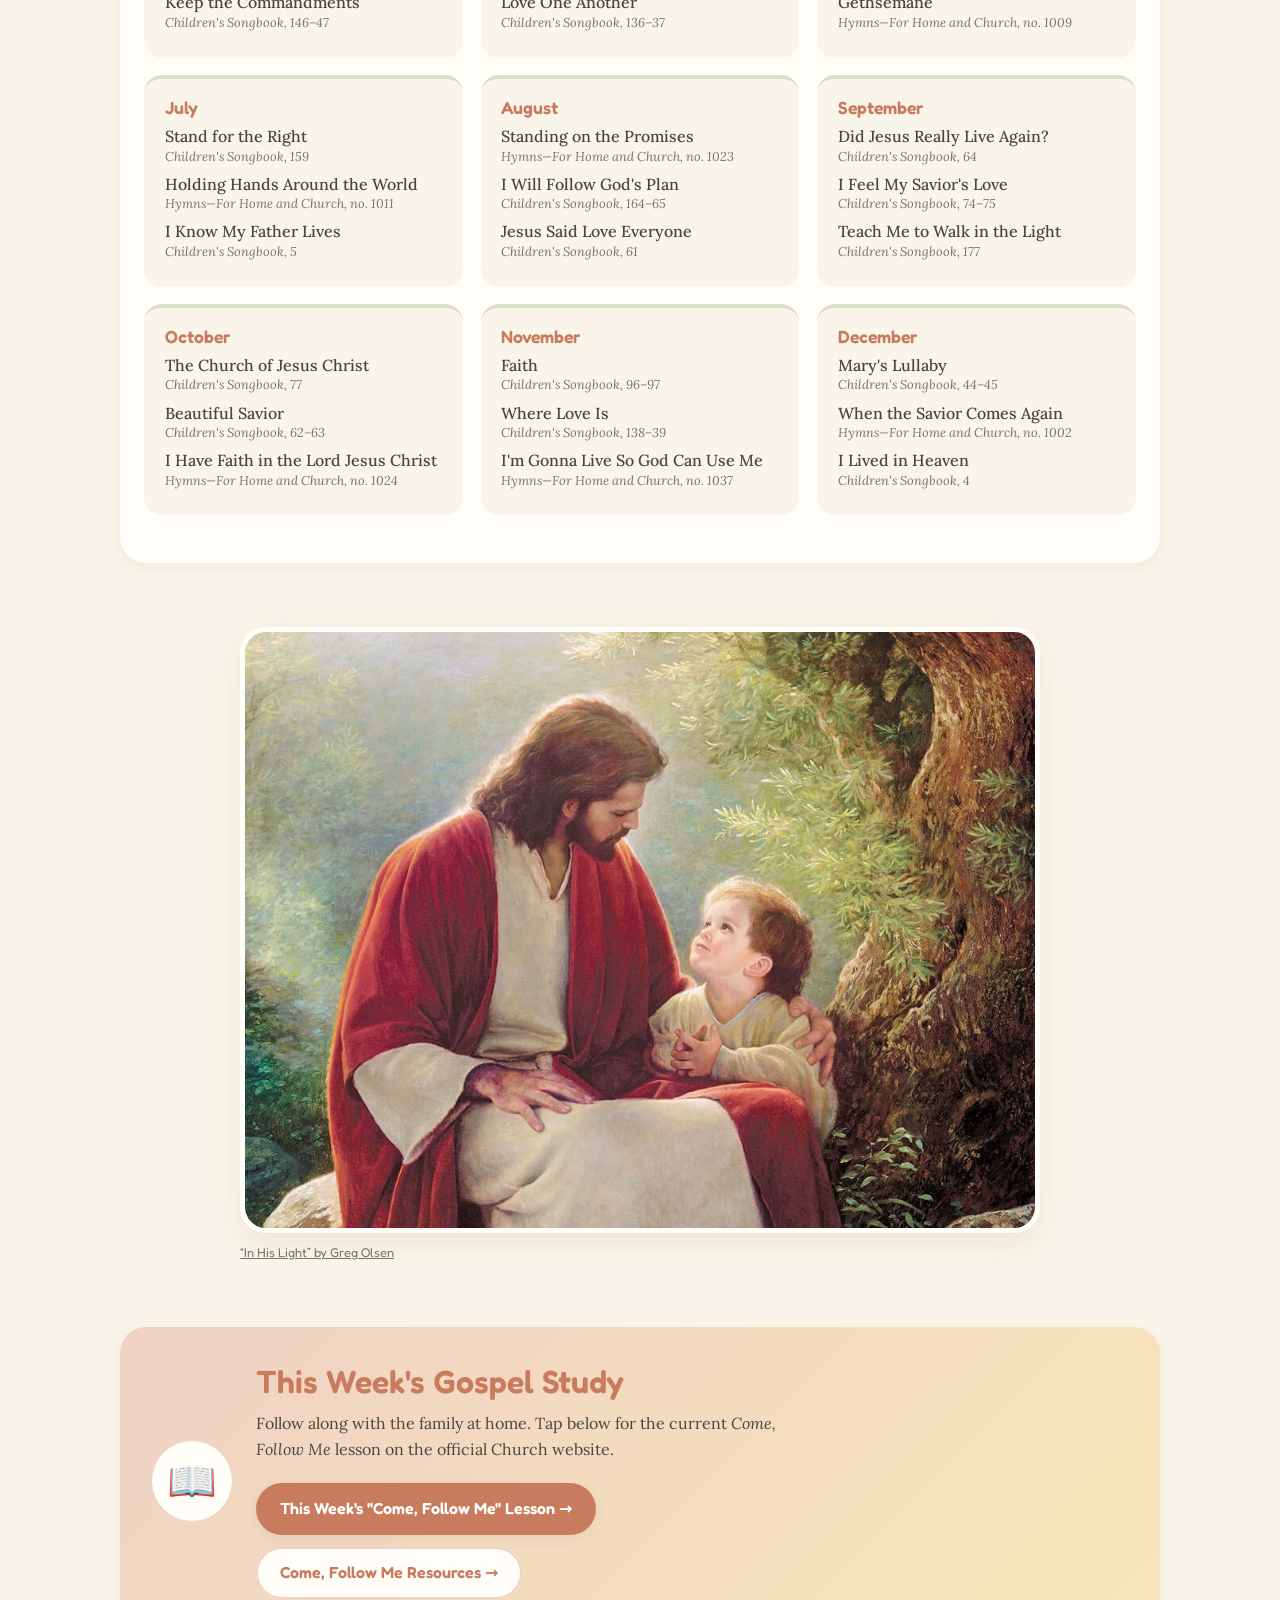
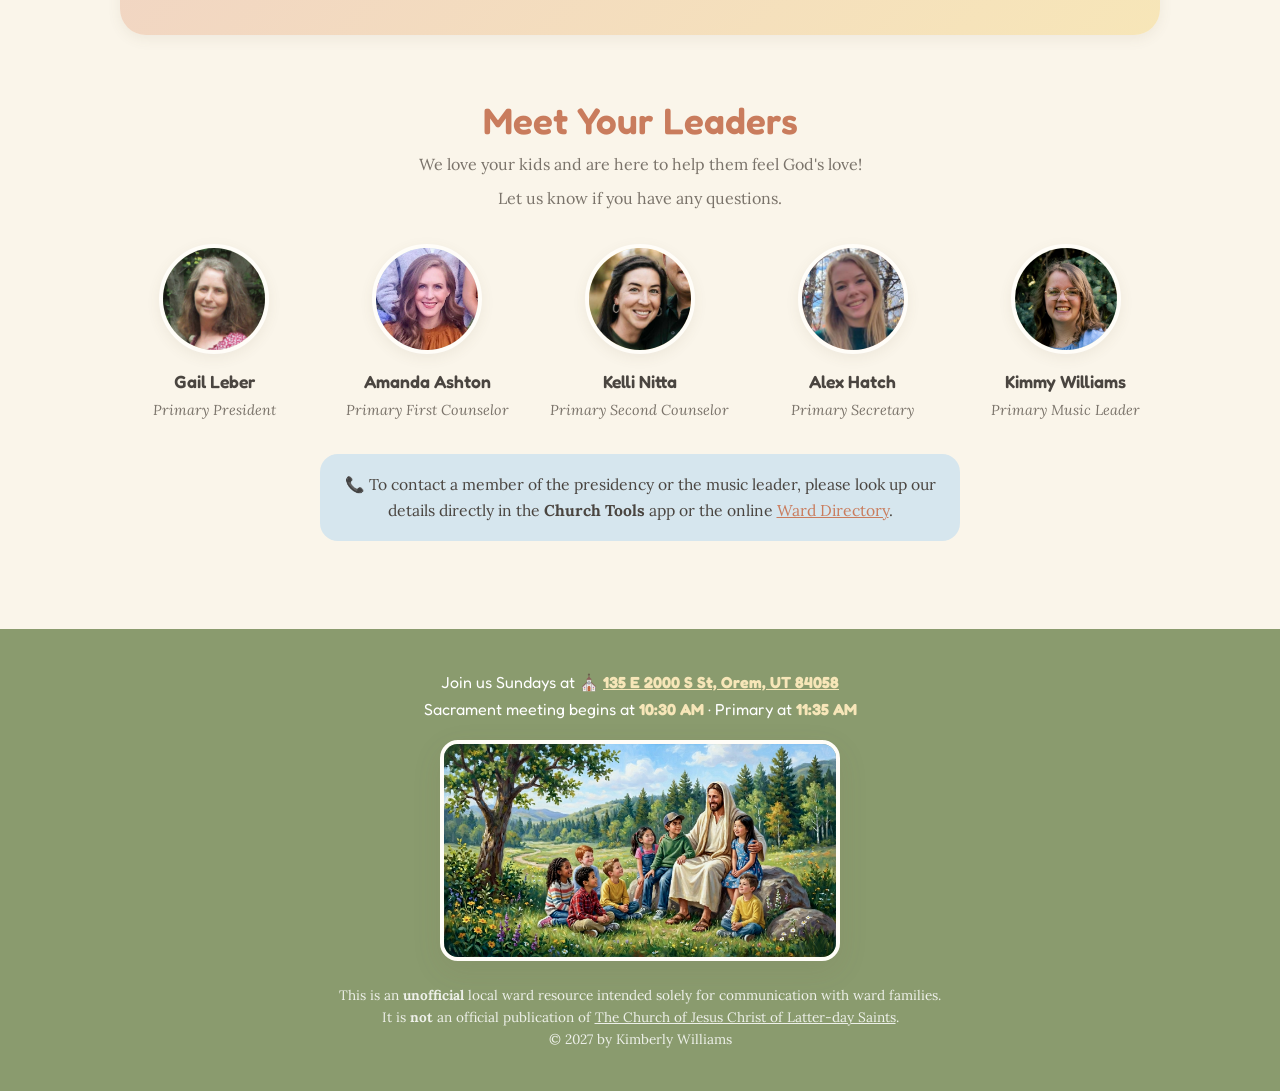
==== commit 350ce616: "add link to lyrics slideshows" ====
--- a/2027.html
+++ b/2027.html
@@ -155,6 +155,10 @@
         </li>
 
       </ul>
+      <p class="events-empty" hidden>
+        No events in this category right now! Check back later for updates or check out the
+        <a href="https://local.churchofjesuschrist.org/en/units/us/ut/cherry-hill-9th-ward">9th ward website</a>.
+      </p>
     </section>
 
     <!-- ========================= ART 1 ========================== -->
@@ -206,7 +210,17 @@
         </a>
       </div>
 
-<!-- Sheet music list -->
+    <!-- Lyrics slideshows (Google Drive folder, kept updated) -->
+      <a class="music-cta music-cta--slides" href="https://drive.google.com/drive/folders/1FtE29DrOnAoNQ1FYjuX9Qrth_nsGt74x?usp=sharing" target="_blank" rel="noopener">
+        <span class="music-cta__icon" aria-hidden="true">🎞️</span>
+        <span class="music-cta__text">
+          <span class="music-cta__title">Lyrics Slideshows &middot; Sing Along at Home</span>
+          <span class="music-cta__sub">A Google Drive folder with the lyric slideshows we use in class (in various stages of completion).</span>
+        </span>
+        <span class="music-cta__arrow" aria-hidden="true">→</span>
+      </a>
+
+    <!-- Sheet music list -->
       <div id="sheet-music" class="sheet-music">
         <h3 class="sheet-music__heading">Come, Follow Me 2027 Primary Songs</h3>
         <p class="sheet-music__note">Each link opens the official lyrics or sheet music on churchofjesuschrist.org.</p>
--- a/styles.css
+++ b/styles.css
@@ -20,8 +20,9 @@
   /* Text */
   --ink:          #4a4540;
   --ink-soft:     #7a736a;
-  --disclaimer-txt:   rgba(255,255,255,0.85);
-  --brown: #764335;
+  --brown:        #764335;
+  --white:        #fff;
+  --white-soft:   rgba(255,255,255,0.85);
 
   /* UI */
   --radius:       18px;
@@ -218,6 +219,15 @@
 .legend__dot--ward    { background: var(--terracotta); }
 /* Events hidden by the legend filter. Two classes beats `.event { display: flex }`. */
 .event.is-hidden { display: none; }
+/* Shown by the filter script when a category has no events. */
+.events-empty {
+  text-align: center;
+  color: var(--ink-soft);
+  font-size: 1rem;
+  line-height: 1.6;
+  max-width: 480px;
+  margin: 1.5rem auto 0;
+}
 
 /* ============================= EVENTS ============================= */
 .events {
@@ -304,7 +314,7 @@
   gap: 1.1rem;
   text-decoration: none;
   color: var(--ink);
-  background: linear-gradient(135deg, var(--sky) 0%, var(--sage) 50%, var(--yellow-soft) 100%);
+  background: linear-gradient(135deg, var(--sky-soft) 0%, var(--sage-soft) 50%, var(--yellow-soft) 100%);
   border-radius: var(--radius);
   padding: 1.4rem 1.6rem;
   box-shadow: var(--shadow);
@@ -314,7 +324,7 @@
 .music-cta:hover { transform: translateY(-3px); }
 .music-cta__icon {
   font-size: 1.8rem;
-  background: rgba(255,255,255,0.85);
+  background: var(--white-soft);
   width: 56px; height: 56px;
   border-radius: 50%;
   display: grid; place-items: center;
@@ -324,11 +334,21 @@
 .music-cta__title {
   font-family: var(--font-head);
   font-weight: 600;
-  font-size: 1.2rem;
-  color: #fff;
-}
-.music-cta__sub { font-size: 0.85rem; color: rgba(255,255,255,0.92); }
-.music-cta__arrow { font-size: 1.75rem; color: #fff; }
+  font-size: 1.3rem;
+}
+.music-cta__sub { 
+  font-family: var(--font-subhead); 
+  font-size: 1rem; 
+  color: var(--brown); 
+}
+.music-cta__arrow { 
+  font-family: var(--font-head); 
+  font-size: 1.5rem; 
+  color: var(--terracotta); 
+}
+/* Warm variant for the lyrics-slideshows button so it stands apart from the
+   playlist button while keeping white text legible across the whole gradient. */
+.music-cta--slides { background: linear-gradient(135deg, var(--terracotta-soft) 0%, var(--yellow-soft) 100%); }
 
 /* ============================= CASUAL LISTENING ============================= */
 .casual-listening {
@@ -557,11 +577,11 @@
 .footer__meeting a { color: var(--yellow-soft); }
 .footer__disclaimer {
   font-size: 0.85rem;
-  color: var(--disclaimer-txt);
+  color: var(--white-soft);
   margin: 0;
   line-height: 1.6;
 }
-.footer__disclaimer a { color: var(--disclaimer-txt); }
+.footer__disclaimer a { color: var(--white-soft); }
 
 /* ============================= RESPONSIVE ============================= */
 @media (max-width: 560px) {
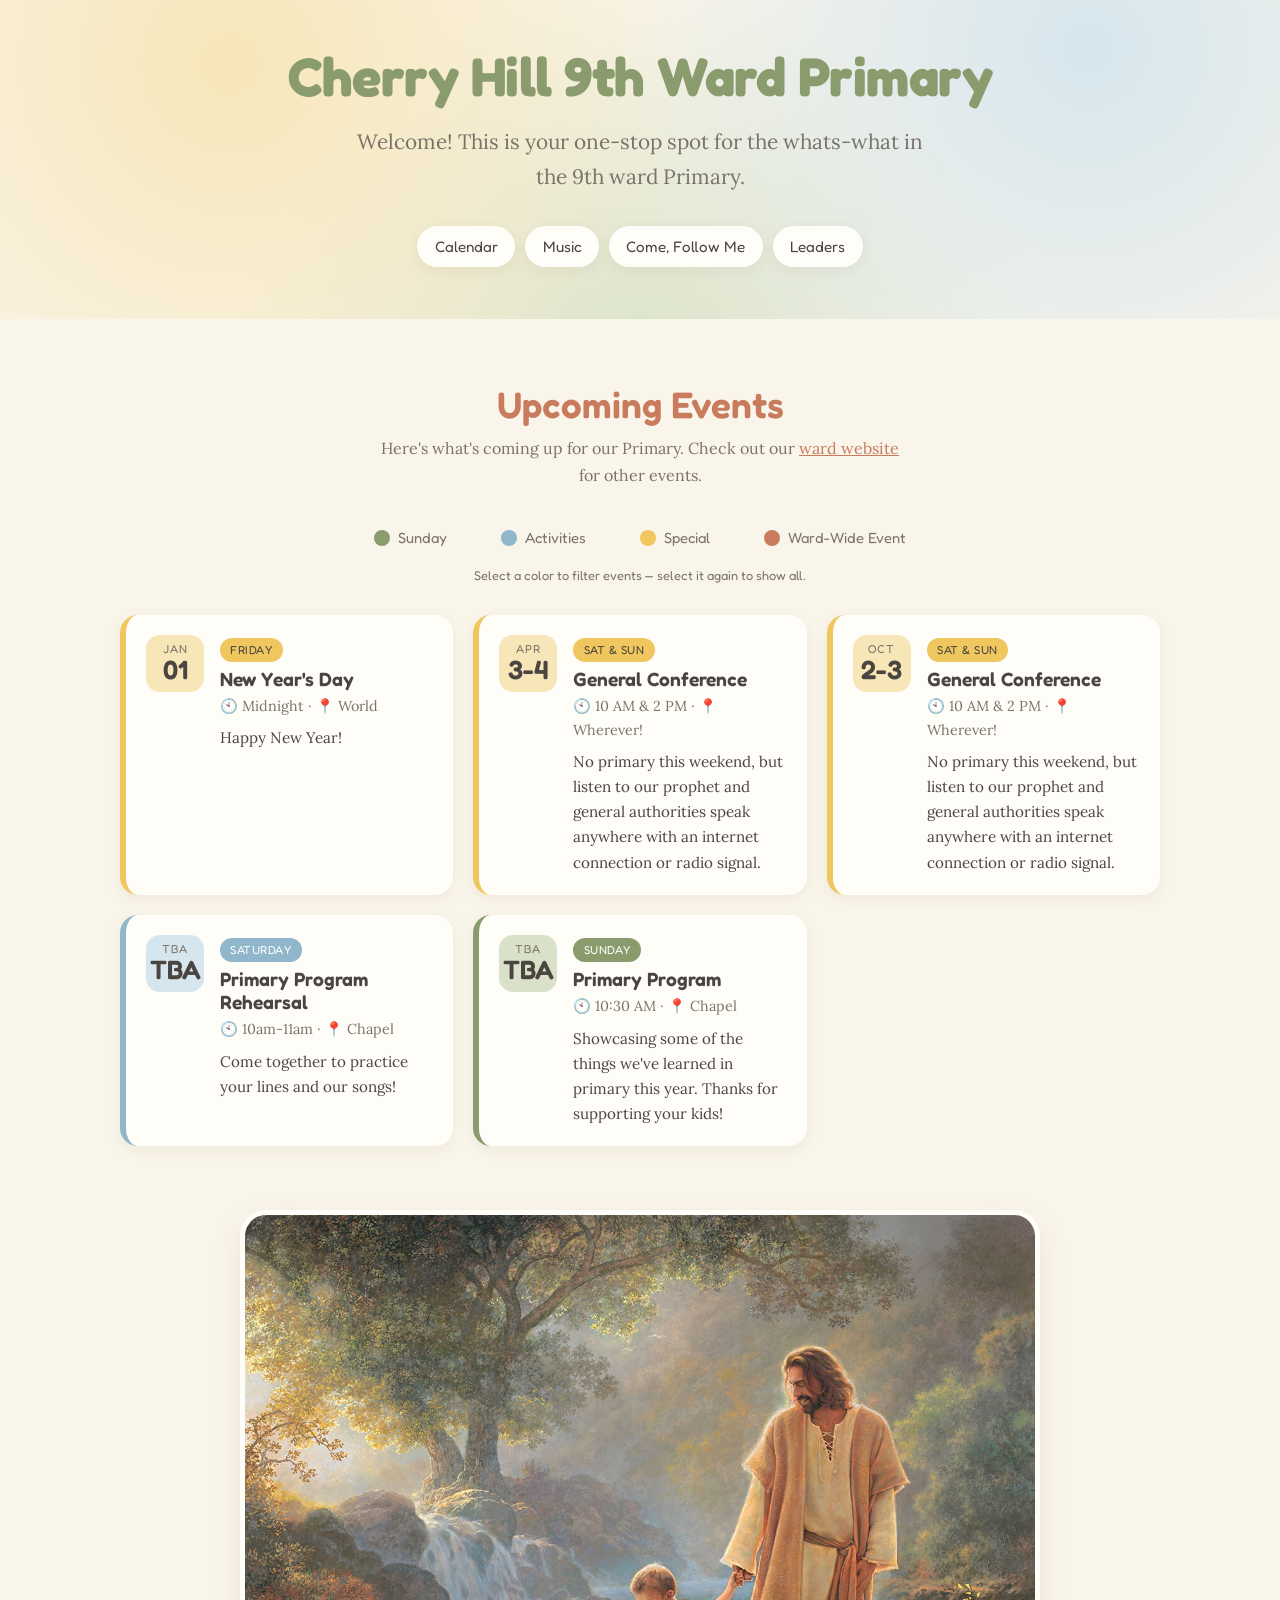
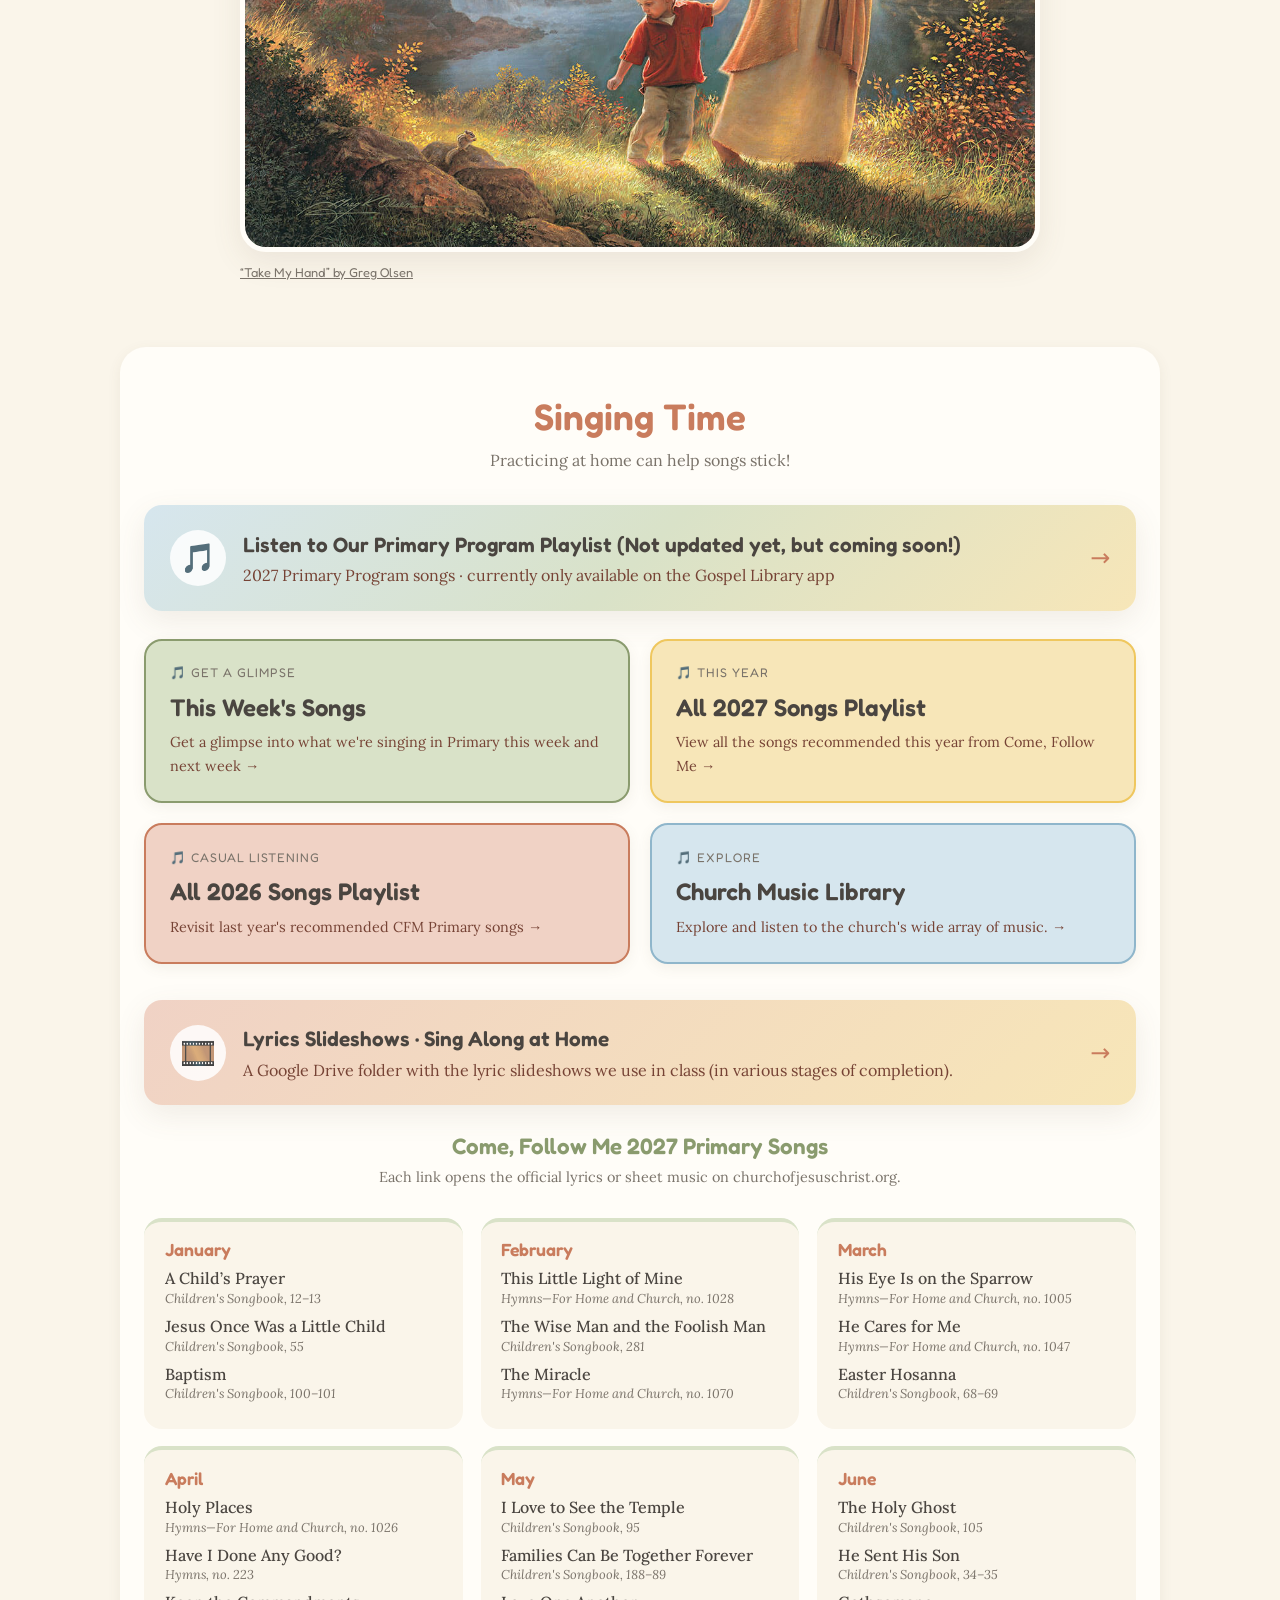
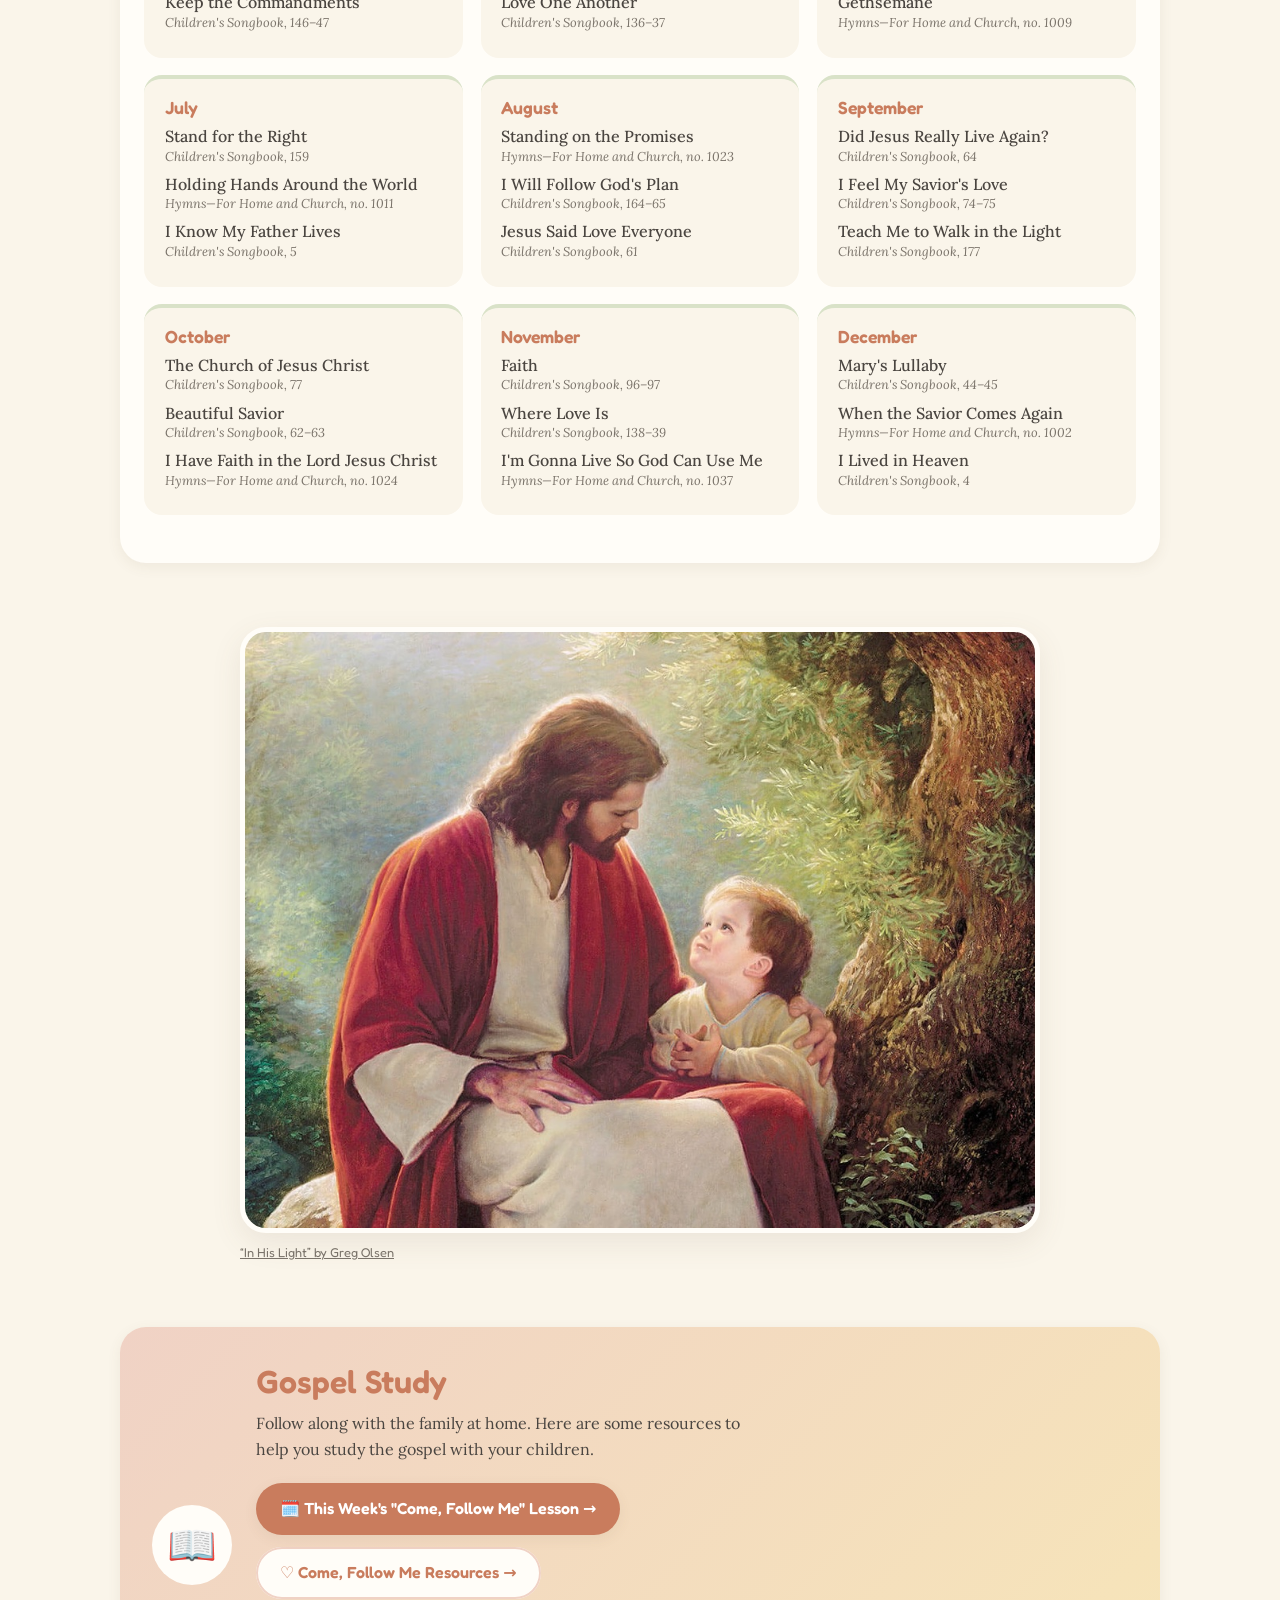
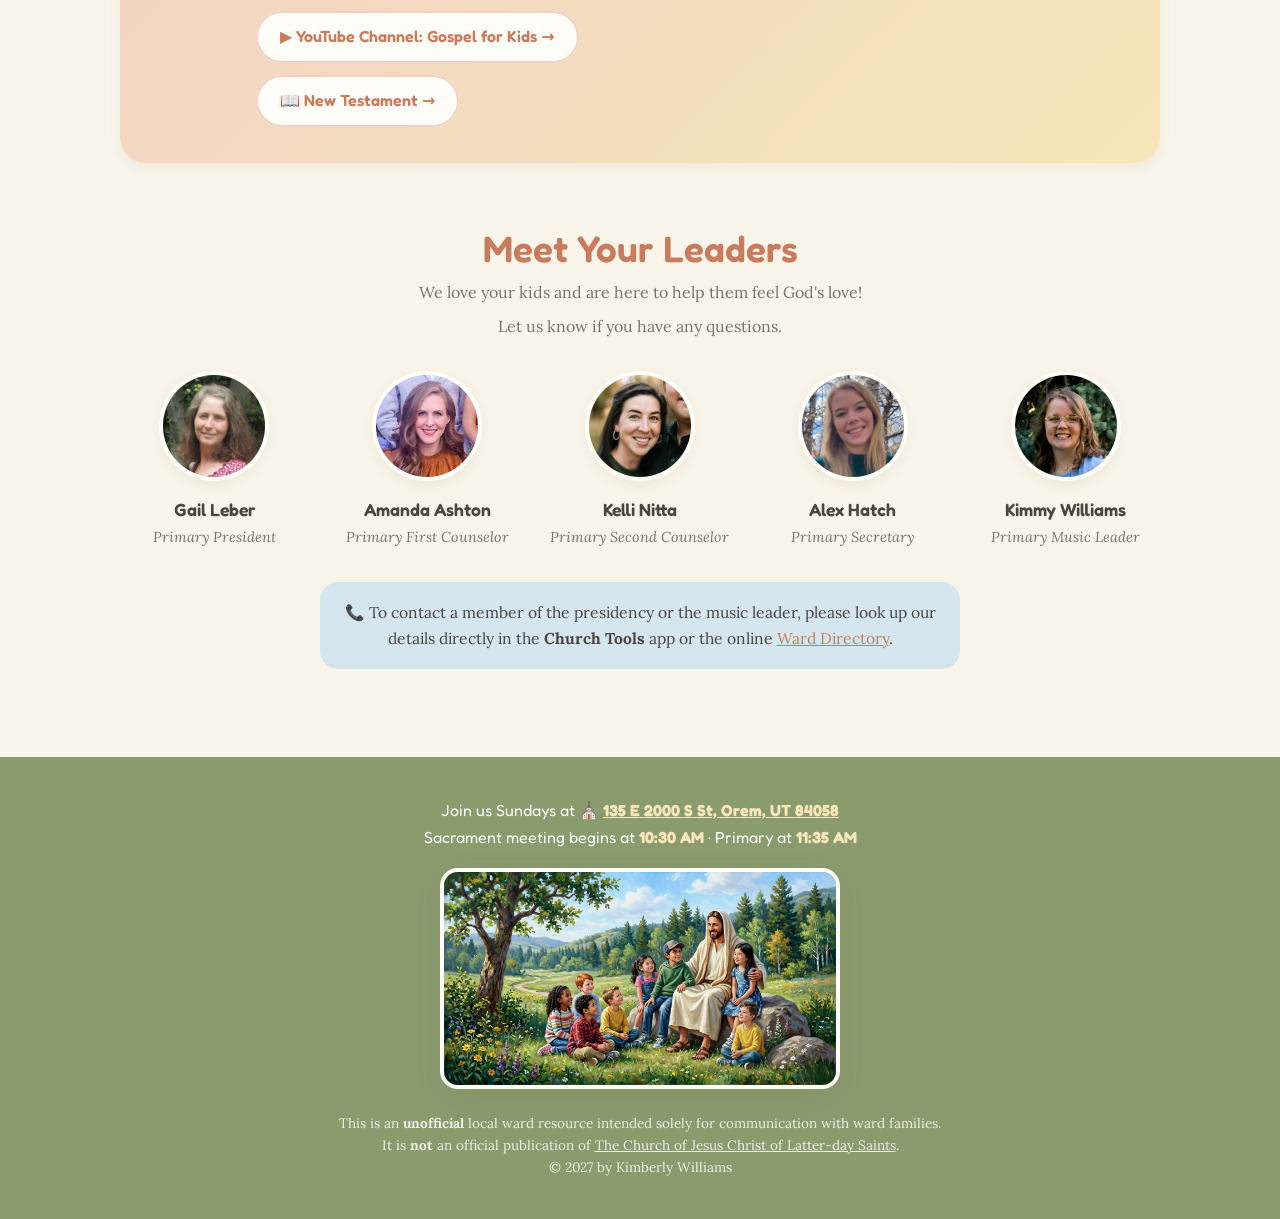
==== commit c104c03f: "update some 2026 events and add some resources to the gospel study section" ====
--- a/2027.html
+++ b/2027.html
@@ -352,16 +352,21 @@
       <div class="callout">
         <div class="callout__icon" aria-hidden="true">📖</div>
         <div class="callout__body">
-          <h2 id="lesson-heading" class="callout__title">This Week's Gospel Study</h2>
+          <h2 id="lesson-heading" class="callout__title">Gospel Study</h2>
           <p class="callout__text">
-            Follow along with the family at home. Tap below for the current
-            <em>Come, Follow Me</em> lesson on the official Church website.
+            Follow along with the family at home. Here are some resources to help you study the gospel with your children.
           </p>
           <a id="cfm-link" class="btn btn--primary" href="https://www.churchofjesuschrist.org/study/manual/come-follow-me-for-home-and-church-new-testament-2027/01" target="_blank" rel="noopener">
-            This Week's "Come, Follow Me" Lesson →
+            🗓️ This Week's "Come, Follow Me" Lesson →
           </a>
-          <a class="btn btn--secondary" href="https://www.churchofjesuschrist.org/study/come-follow-me" target="_blank" rel="noopener">
-            Come, Follow Me Resources →
+          <a class="btn btn--secondary" href="https://www.churchofjesuschrist.org/study/come-follow-me/additional-resources-for-teaching-children" target="_blank" rel="noopener">
+            ♡ Come, Follow Me Resources →
+          </a>
+          <a class="btn btn--secondary" href="https://www.youtube.com/@GospelForKids" target="_blank" rel="noopener">
+            ▶︎ YouTube Channel: Gospel for Kids →
+          </a>
+          <a class="btn btn--secondary" href="https://www.churchofjesuschrist.org/study/scriptures/nt" target="_blank" rel="noopener">
+            📖 New Testament →
           </a>
         </div>
       </div>
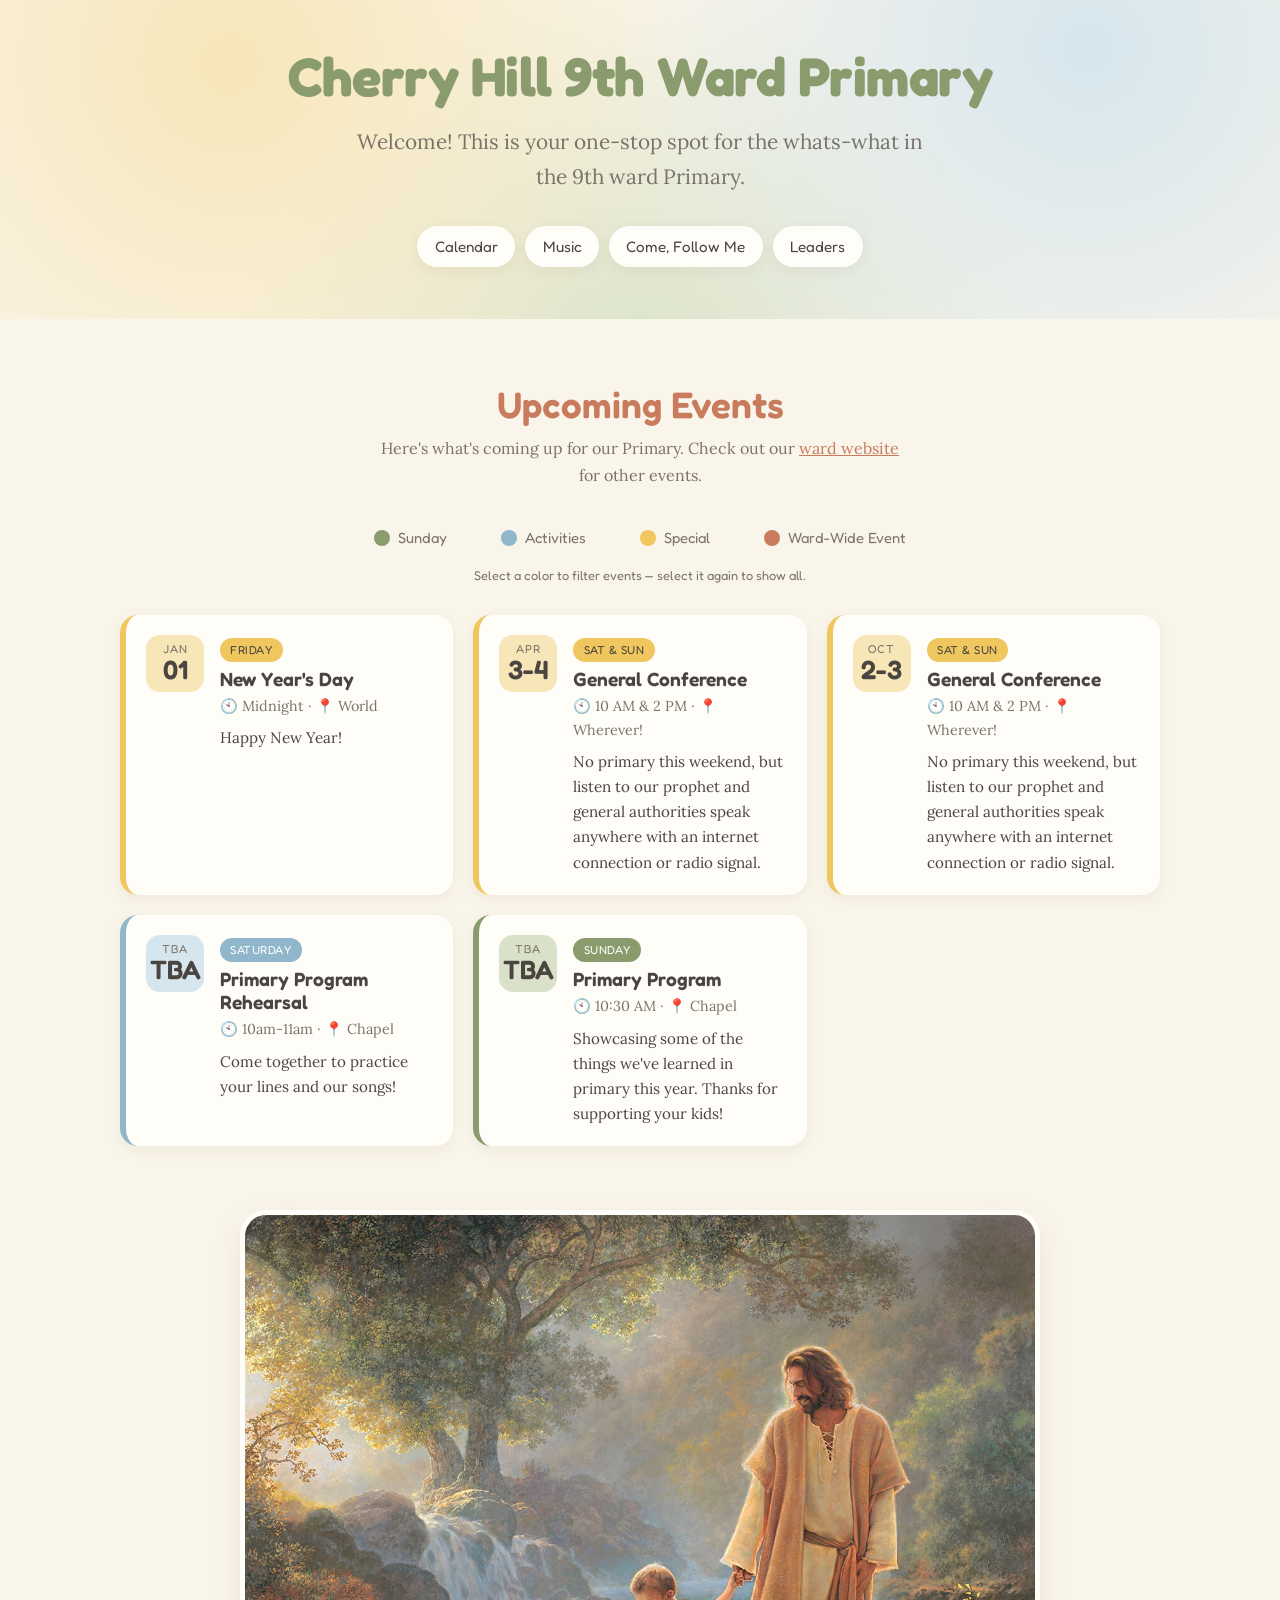
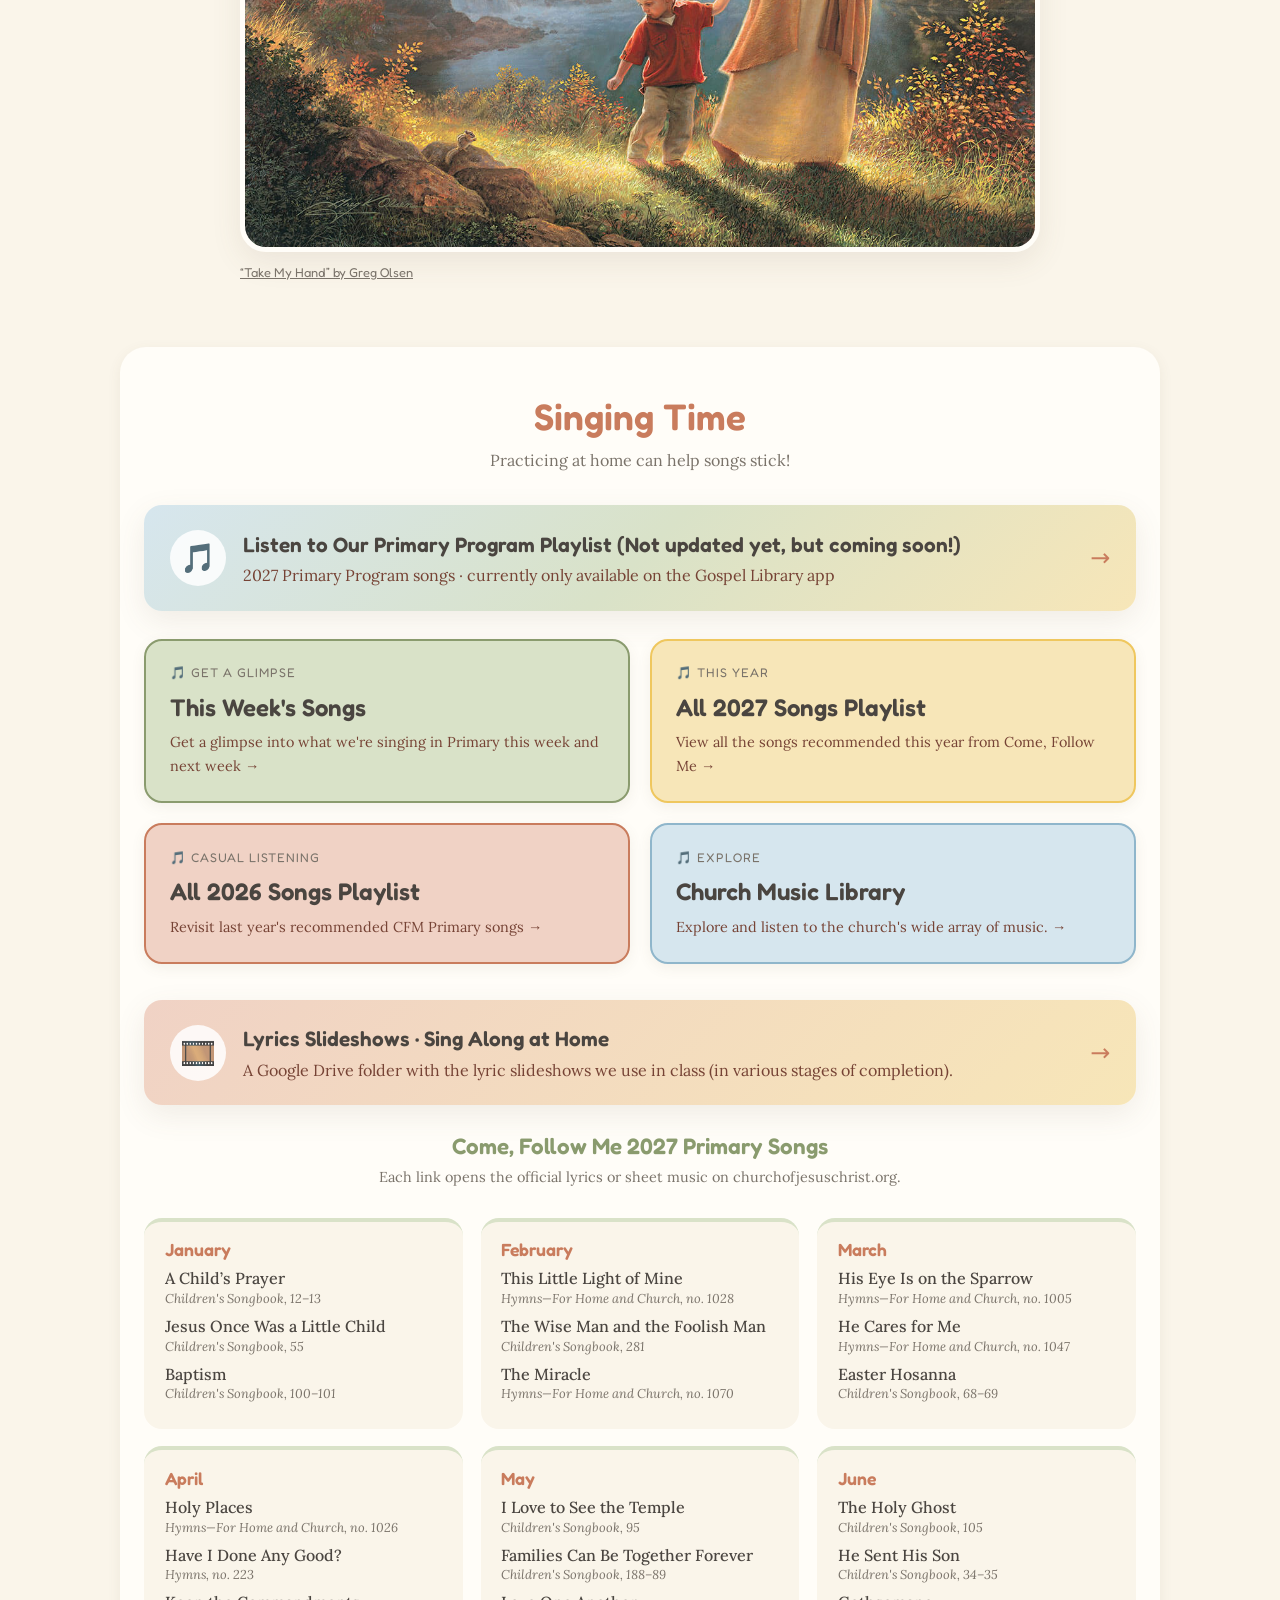
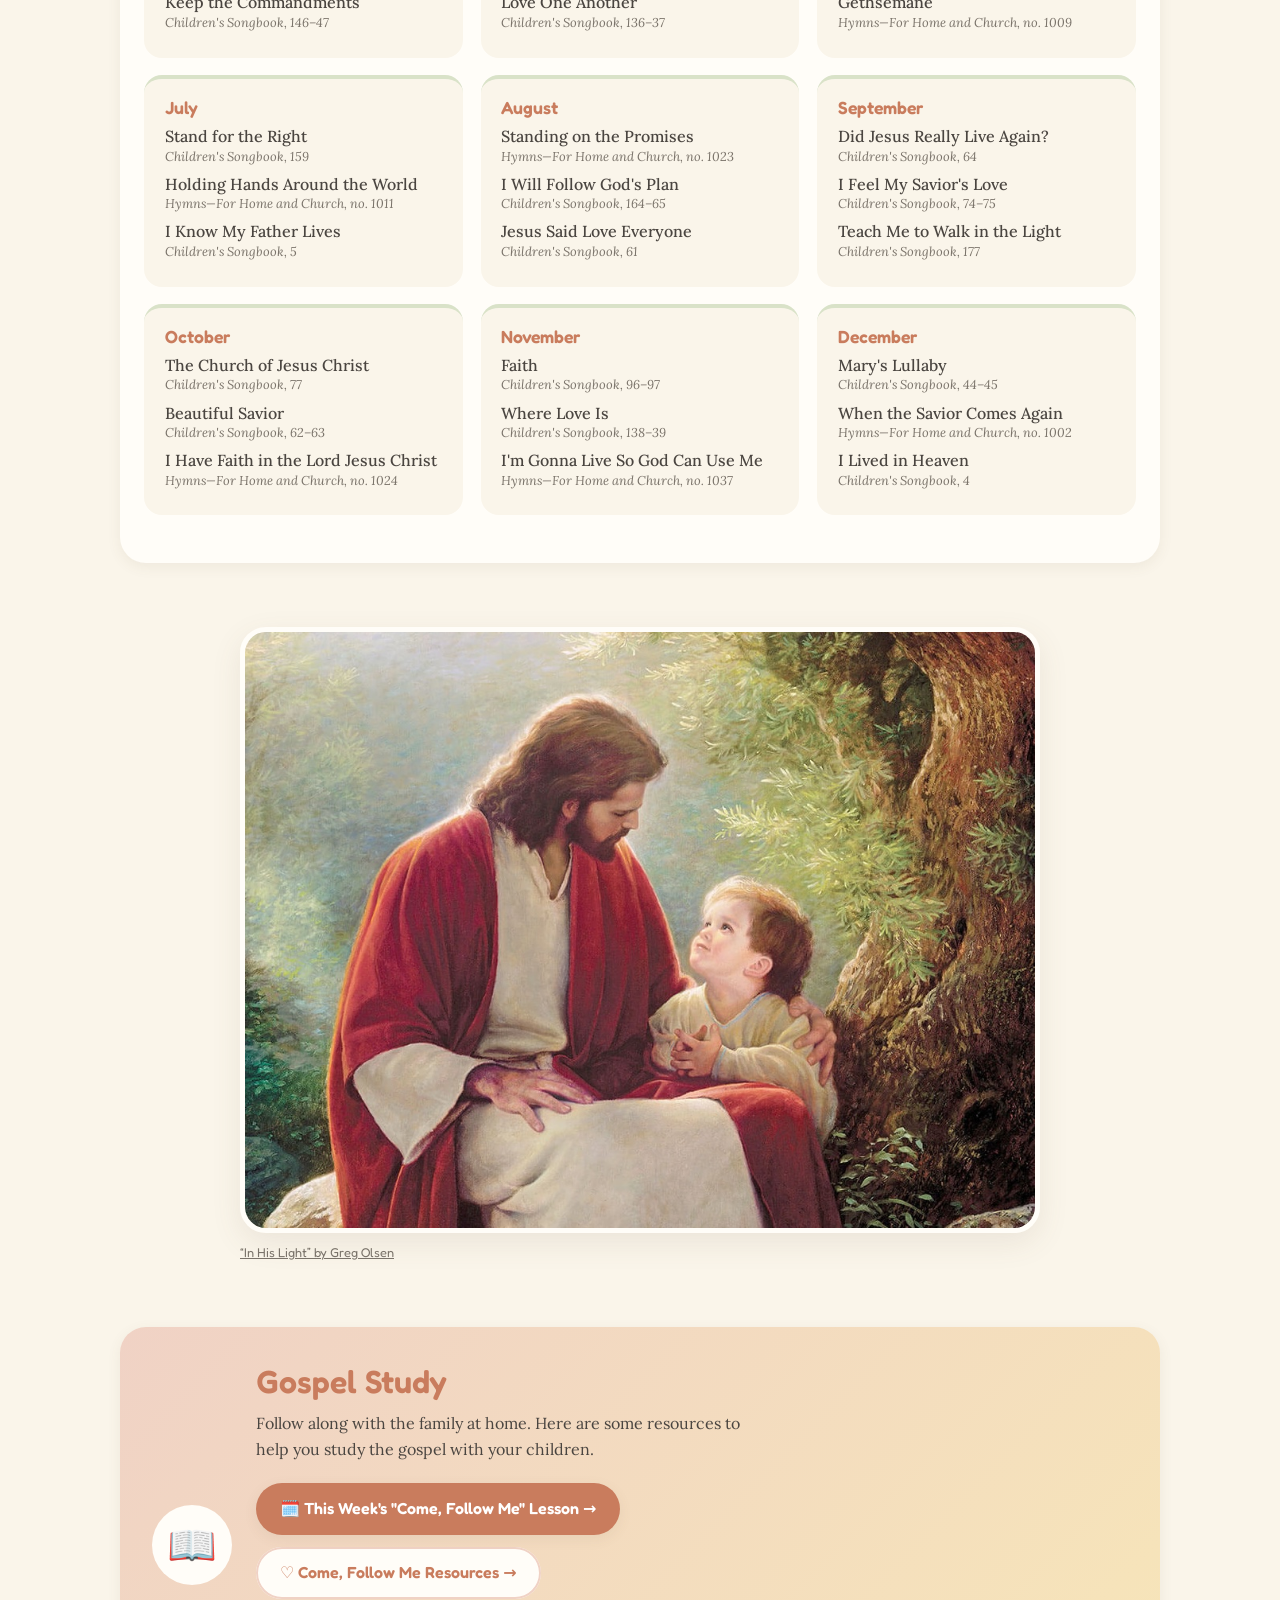
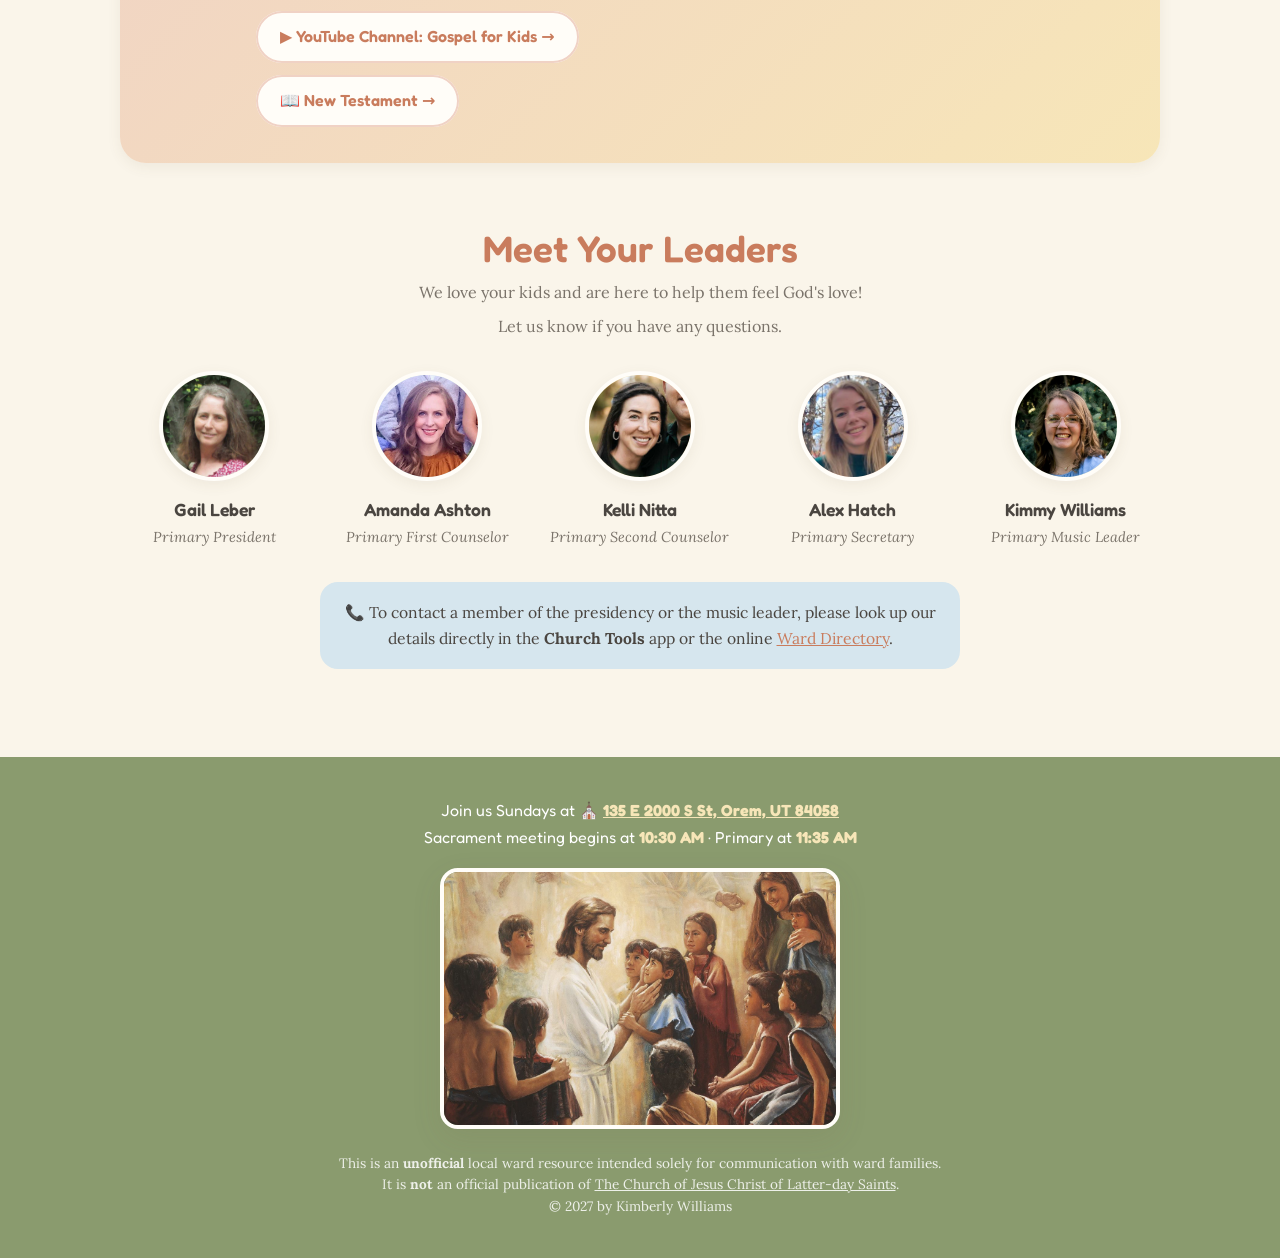
==== commit 7b8e11f6: "update web card img" ====
--- a/2027.html
+++ b/2027.html
@@ -15,12 +15,12 @@
   <meta property="og:title" content="Cherry Hill 9th Ward Primary" />
   <meta property="og:description" content="Activities, music, weekly lessons, and leaders for the Cherry Hill 9th Ward Primary." />
   <meta property="og:url" content="https://kimmybeew.github.io/PrimaryWebsite/" />
-  <meta property="og:image" content="https://kimmybeew.github.io/PrimaryWebsite/images/Jesus-w-kids.png" />
+  <meta property="og:image" content="https://kimmybeew.github.io/PrimaryWebsite/images/Jesus-w-kids.jpg" />
   <meta property="og:image:alt" content="A painting of Jesus Christ with children." />
   <meta name="twitter:card" content="summary_large_image" />
   <meta name="twitter:title" content="Cherry Hill 9th Ward Primary" />
   <meta name="twitter:description" content="Activities, music, weekly lessons, and leaders for the Cherry Hill 9th Ward Primary." />
-  <meta name="twitter:image" content="https://kimmybeew.github.io/PrimaryWebsite/images/Jesus-w-kids.png" />
+  <meta name="twitter:image" content="https://kimmybeew.github.io/PrimaryWebsite/images/Jesus-w-kids.jpg" />
 
   <!-- Friendly rounded sans-serif for headings + readable serif for body -->
   <link rel="preconnect" href="https://fonts.googleapis.com" />
@@ -480,7 +480,7 @@
         Join us Sundays at ⛪ <a href="https://local.churchofjesuschrist.org/en/us/ut/orem/135-east-2000-south"><strong>135 E 2000 S St, Orem, UT 84058</strong></a><br />
         Sacrament meeting begins at <strong>10:30 AM</strong> &middot; Primary at <strong>11:35 AM</strong>
       </p>
-      <img class="footer__art" src="images/Jesus-w-kids.png" alt="A painting of Jesus Christ with children." loading="lazy" />
+      <img class="footer__art" src="images/Jesus-w-kids.jpg" alt="A painting of Jesus Christ with children." loading="lazy" />
       <p class="footer__disclaimer">
         This is an <strong>unofficial</strong> local ward resource intended solely for
         communication with ward families.
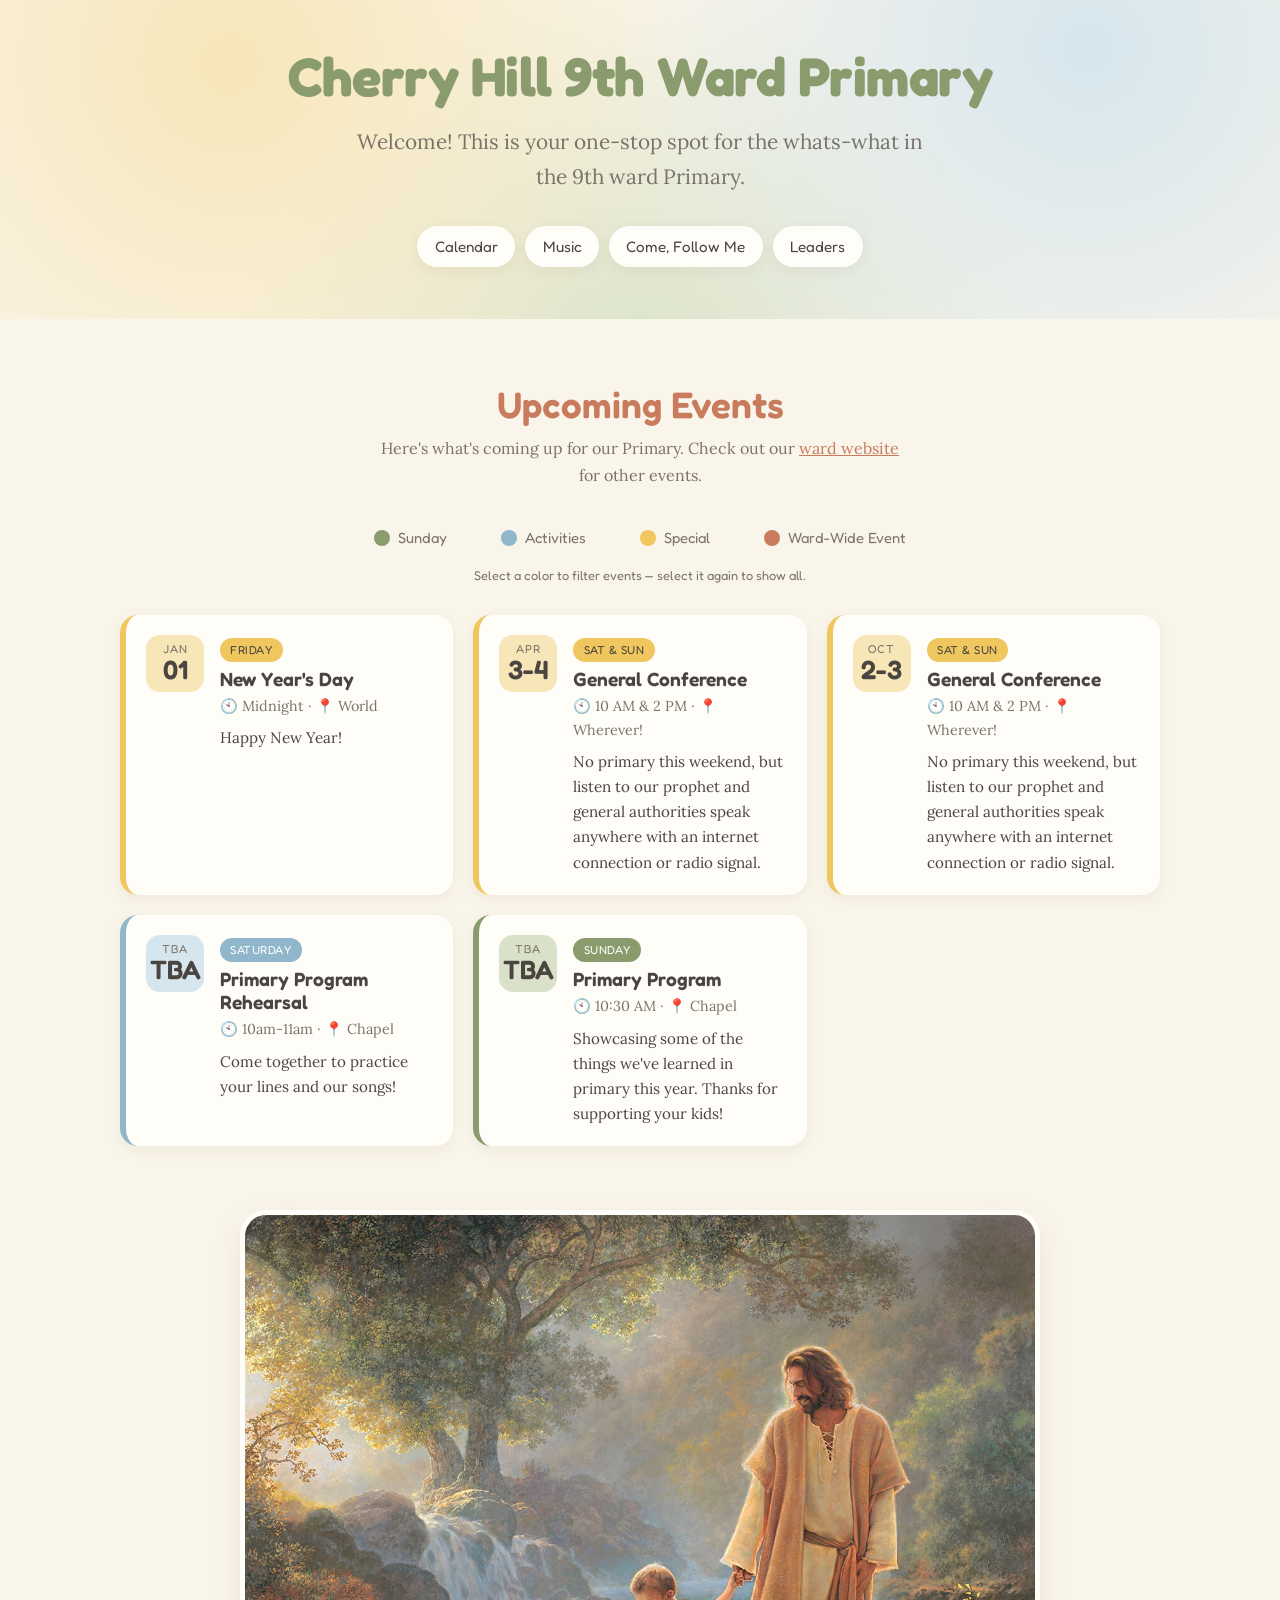
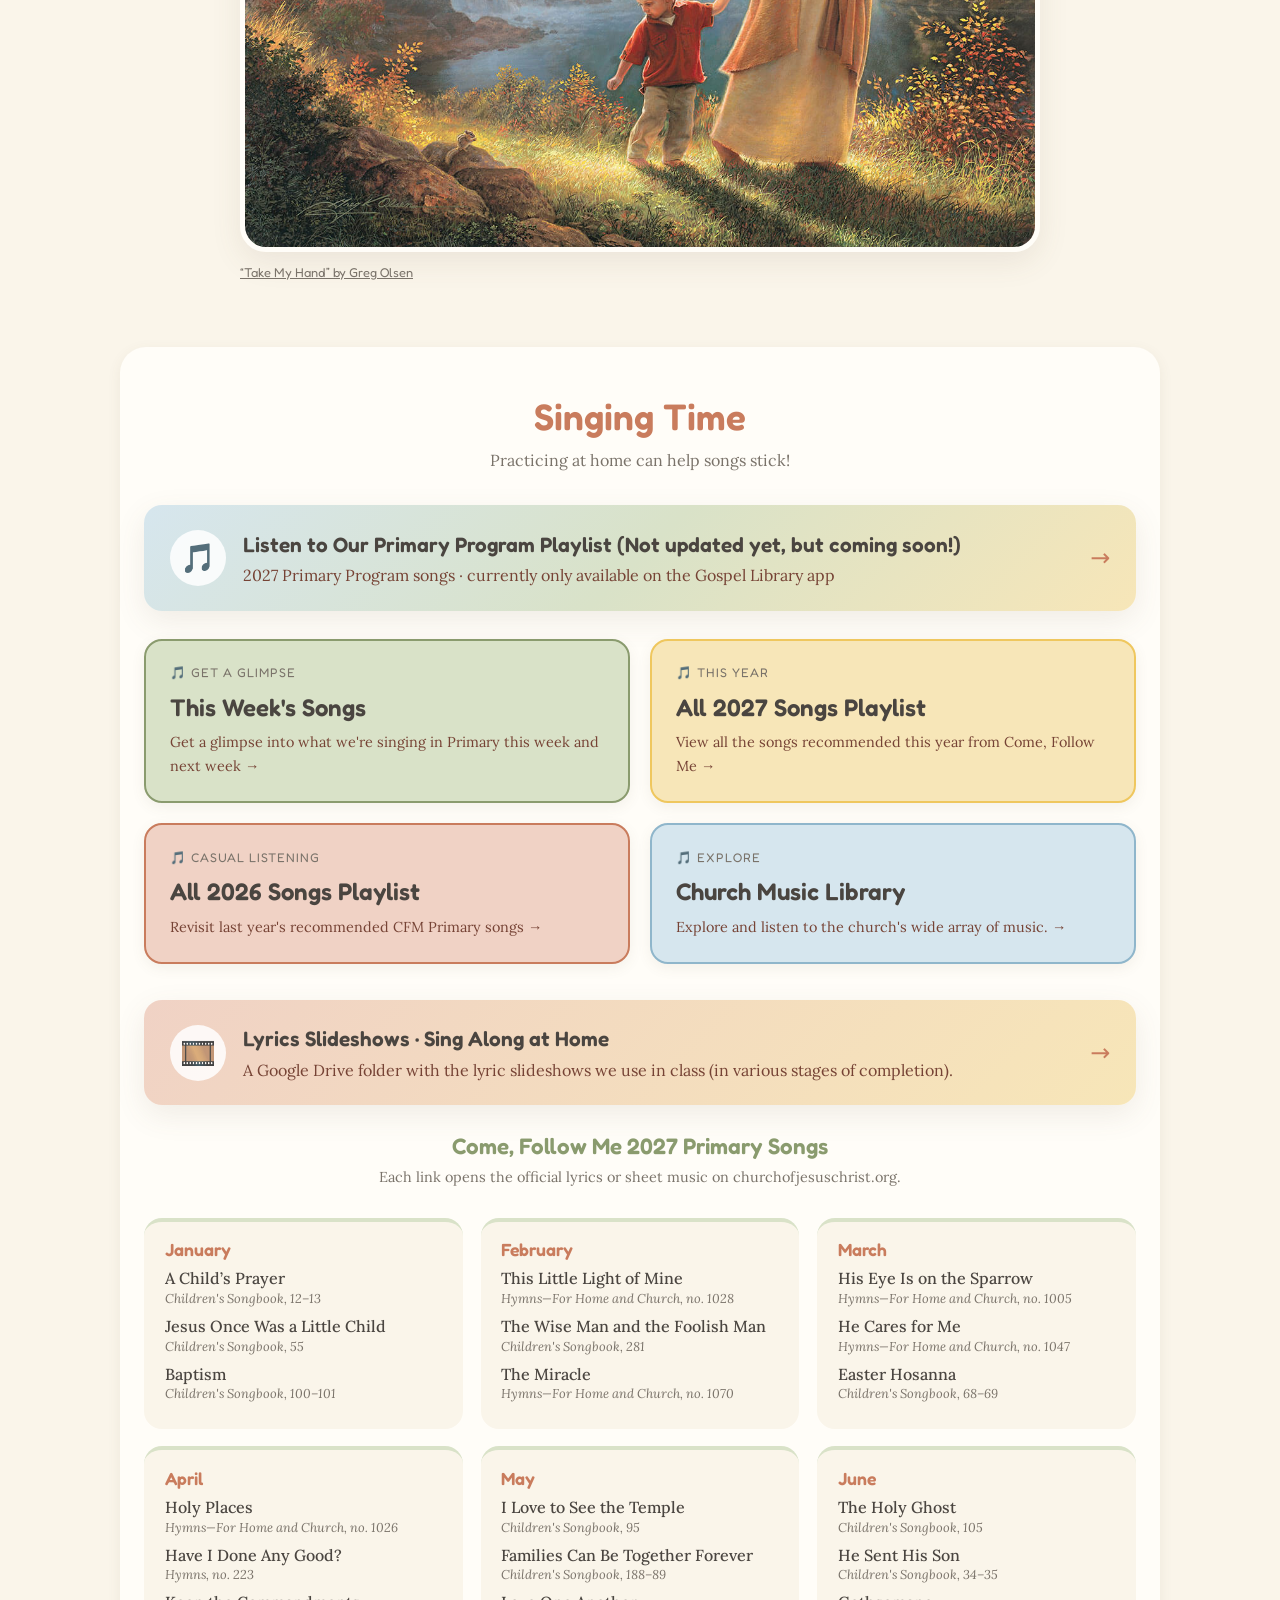
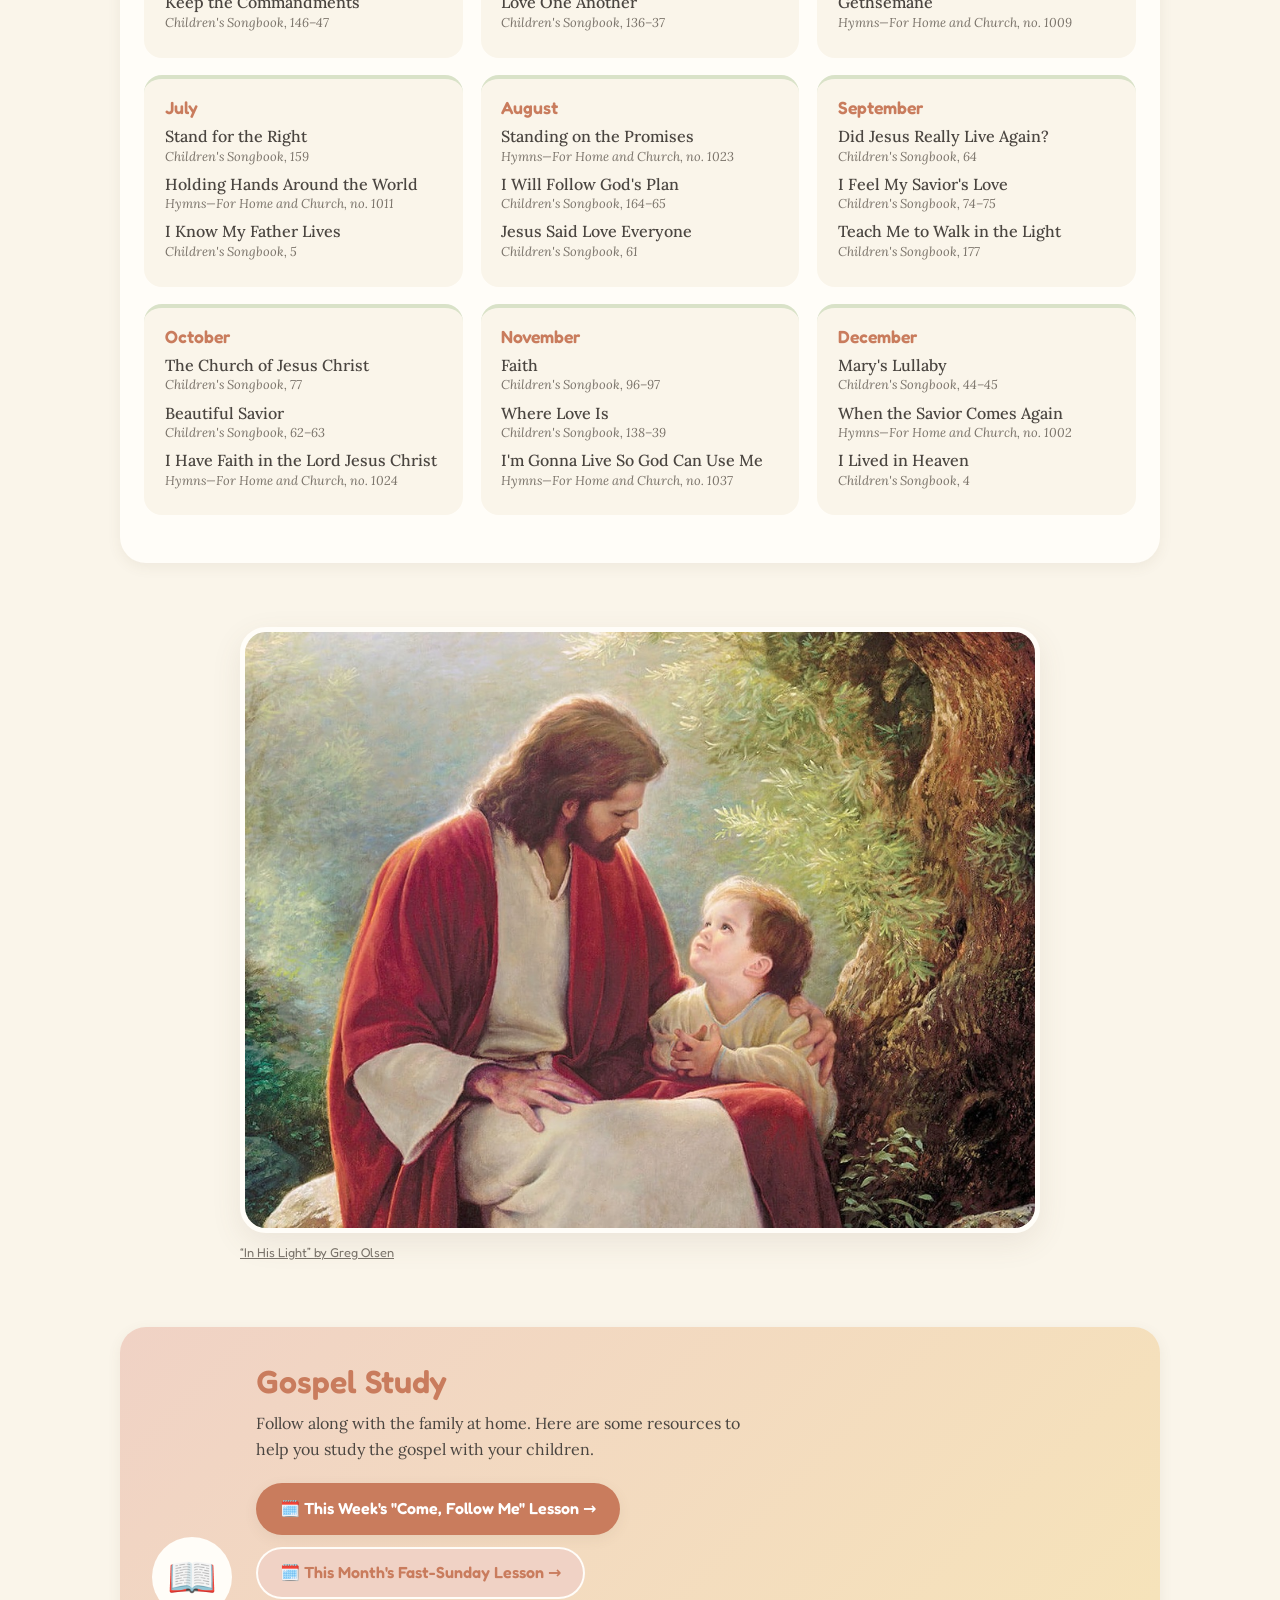
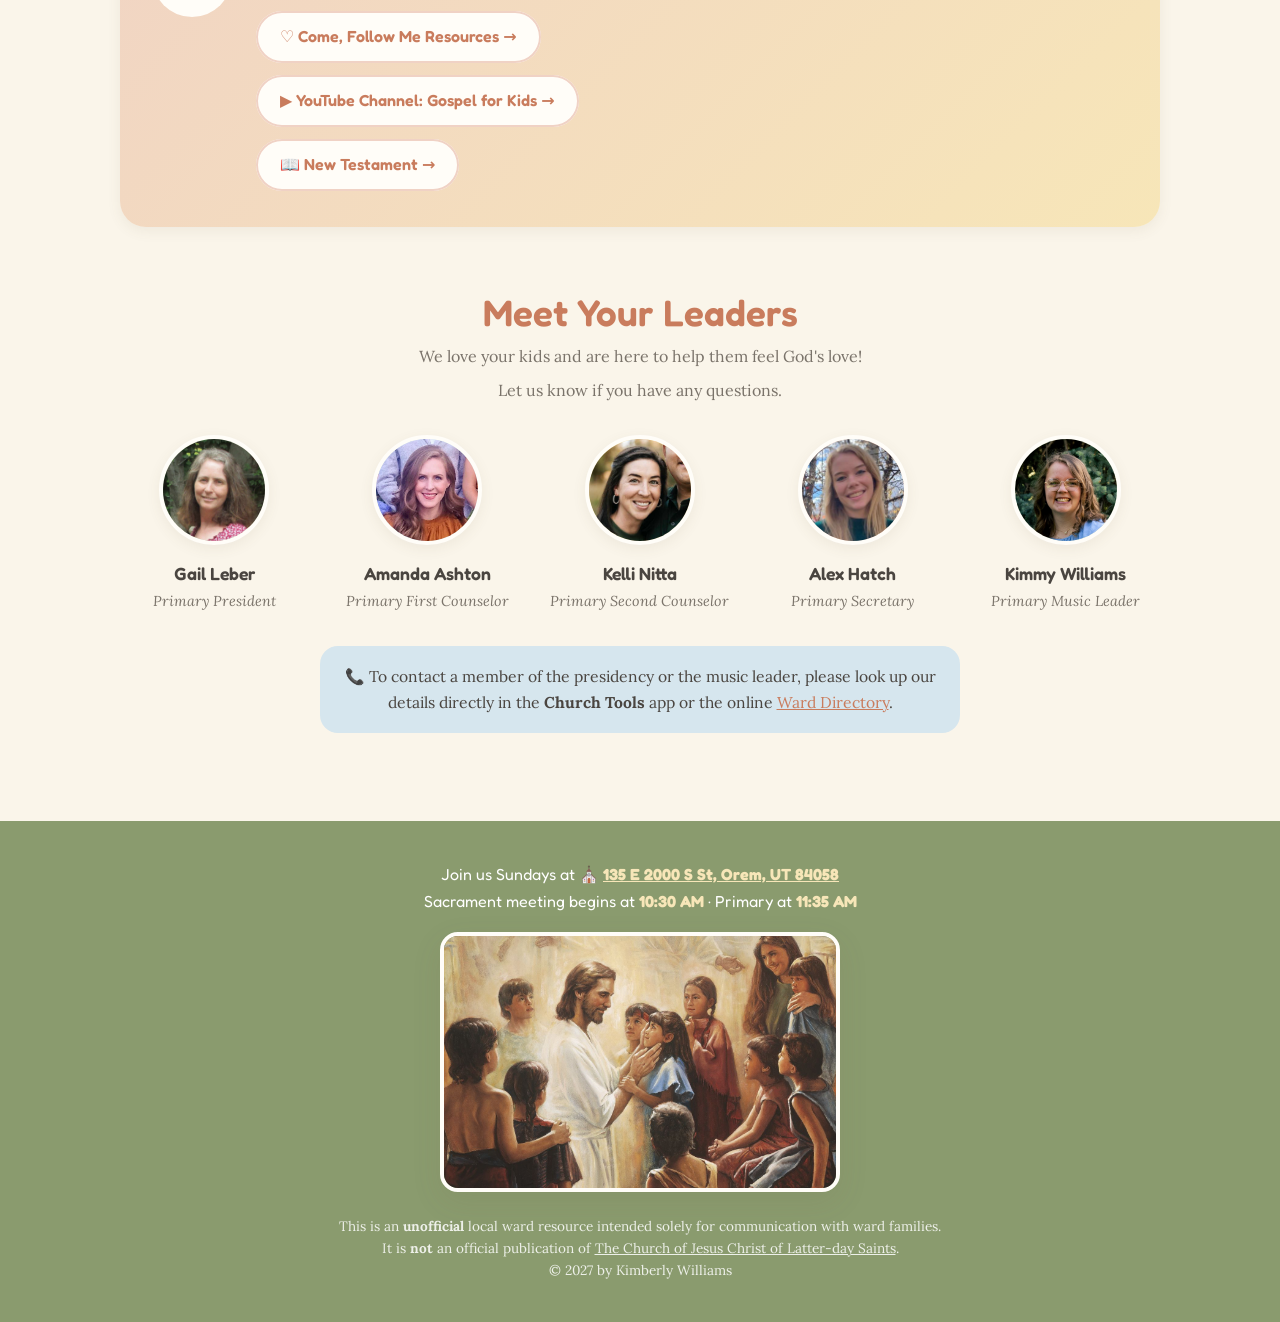
==== commit 37d1174c: "add the fast-sunday lesson button to the 2027 page" ====
--- a/2027.html
+++ b/2027.html
@@ -359,6 +359,9 @@
           <a id="cfm-link" class="btn btn--primary" href="https://www.churchofjesuschrist.org/study/manual/come-follow-me-for-home-and-church-new-testament-2027/01" target="_blank" rel="noopener">
             🗓️ This Week's "Come, Follow Me" Lesson →
           </a>
+          <a id="fast-sun" class="btn btn--tertiary" href="https://www.churchofjesuschrist.org/study/manual/come-follow-me-for-home-and-church-new-testament-2027/54-appendix-b/001-plan-of-happiness" target="_blank" rel="noopener">
+            🗓️ This Month's Fast-Sunday Lesson →
+          </a>
           <a class="btn btn--secondary" href="https://www.churchofjesuschrist.org/study/come-follow-me/additional-resources-for-teaching-children" target="_blank" rel="noopener">
             ♡ Come, Follow Me Resources →
           </a>
@@ -402,6 +405,38 @@
     })();
   </script>
 
+  <!-- Update the "Fast-Sunday" link to the current month automatically -->
+  <script>
+    (function () {
+      // Appendix B of the 2027 New Testament manual has one Fast-Sunday lesson
+      // per month. We just pick the lesson matching the current calendar month.
+      var baseURL = "https://www.churchofjesuschrist.org/study/manual/";
+      var manualYearPiece = "come-follow-me-for-home-and-church-new-testament-2027/"; // update at year change
+      var appendixURL = "54-appendix-b/"; // double check at year change. Fast-Sunday lessons are in Appendix B of the 2027 manual.
+      var BASE_URL = baseURL + manualYearPiece + appendixURL;
+      var months = [
+        "001-plan-of-happiness",    // January
+        "002-prayer",               // February
+        "003-prophets-scriptures",  // March
+        "004-commandments",         // April
+        "005-baptism-confirmation", // May
+        "006-church",               // June
+        "007-family",               // July
+        "008-invite",               // August
+        "009-learn",                // September
+        "010-serve",                // October
+        "011-priesthood",           // November
+        "012-temple"                // December
+      ];
+
+      var monthIndex = new Date().getMonth(); // 0 = January … 11 = December
+      var fastSunLink = document.getElementById("fast-sun");
+      if (fastSunLink && months[monthIndex]) {
+        fastSunLink.href = BASE_URL + months[monthIndex];
+      }
+    })();
+  </script>
+
     <!-- ========================= LEADERS ========================= -->
     <section id="leaders" class="section" aria-labelledby="leaders-heading">
       <div class="section__head">
--- a/styles.css
+++ b/styles.css
@@ -486,6 +486,19 @@
   box-shadow: inset 0 0 0 2px var(--terracotta), var(--shadow-soft);
 }
 
+.btn--tertiary {
+  display: block;
+  width: fit-content;
+  background: var(--terracotta-soft);
+  color: var(--terracotta); 
+  box-shadow: inset 0 0 0 2px var(--cream-card);
+  margin-top: 0.75rem;
+}
+.btn--tertiary:hover {
+  transform: translateY(-2px);
+  box-shadow: inset 0 0 0 2px var(--terracotta), var(--shadow-soft);
+}
+
 /* ============================= LEADERS ============================= */
 .leaders {
   display: grid;
